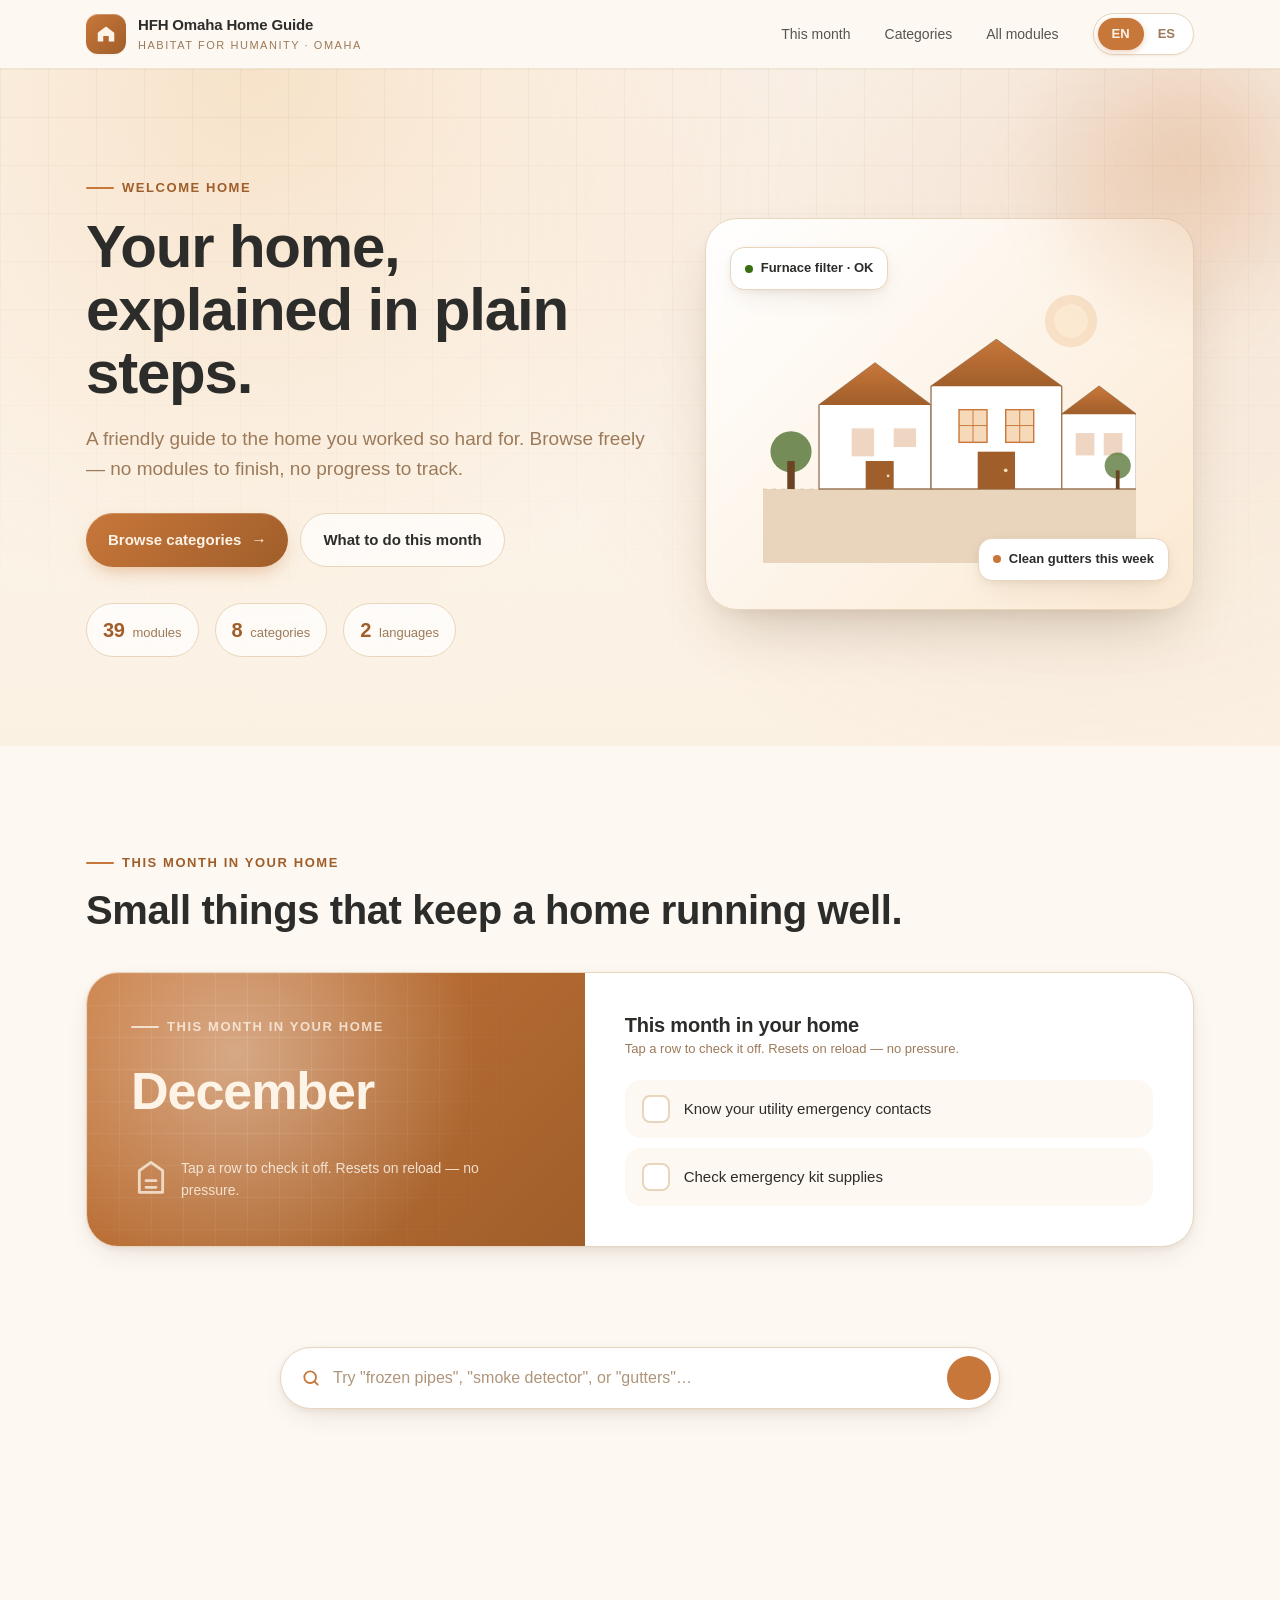
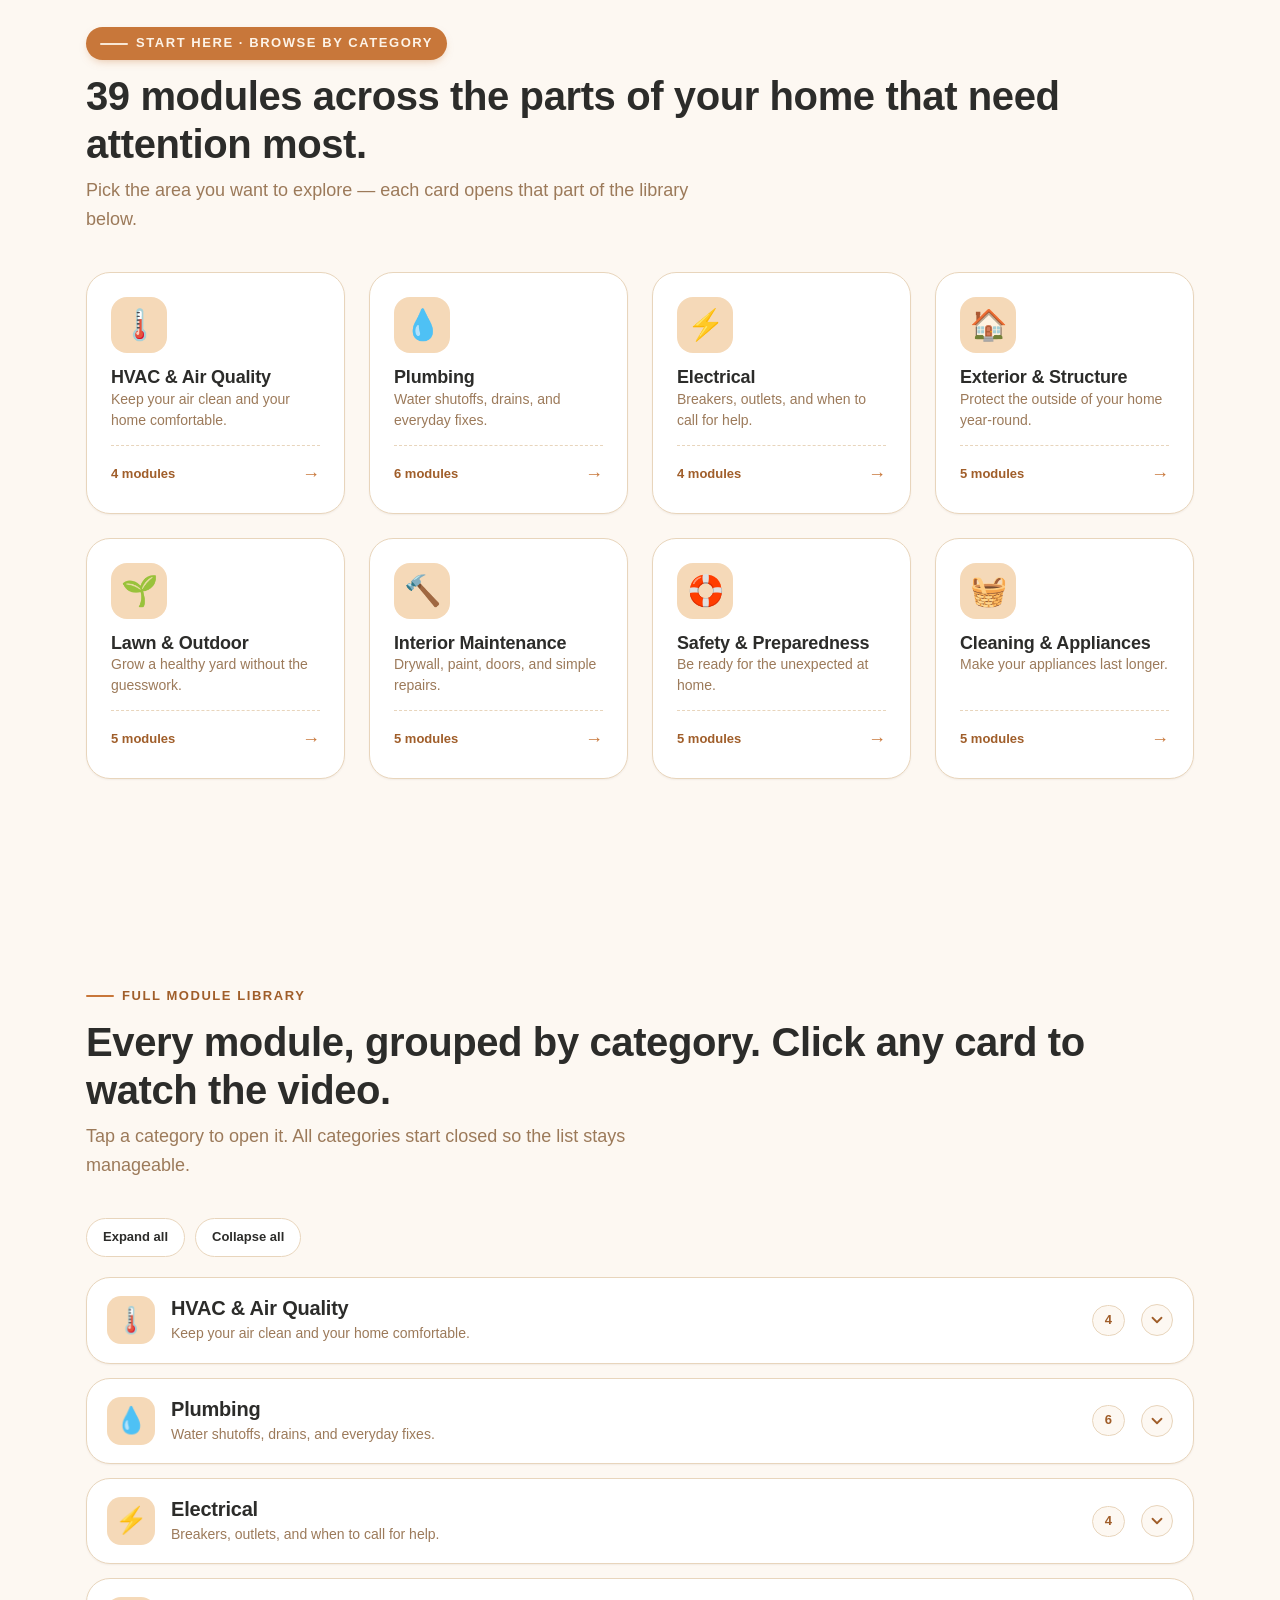
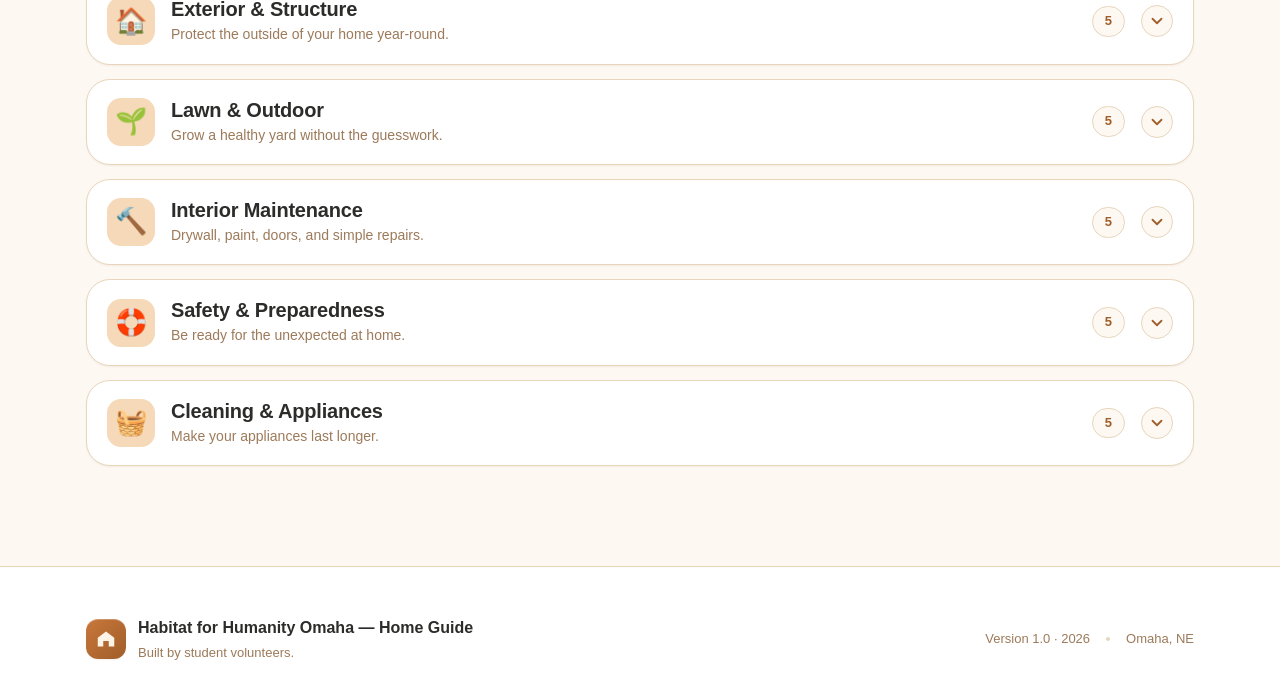
==== index.html @ 265b94b4 "collapsable" ====
<!DOCTYPE html>
<html lang="en">
<head>
  <meta charset="UTF-8" />
  <meta name="viewport" content="width=device-width, initial-scale=1" />
  <meta name="theme-color" content="#C8773A" />
  <meta name="description" content="Habitat for Humanity Omaha Home Guide — a friendly, bilingual home maintenance reference for families." />
  <title>HFH Omaha Home Guide</title>

  <link rel="stylesheet" href="styles.css" />

  <!-- Inline SVG favicon: terracotta house silhouette -->
  <link rel="icon" type="image/svg+xml" href='data:image/svg+xml;utf8,<svg xmlns="http://www.w3.org/2000/svg" viewBox="0 0 32 32"><rect width="32" height="32" rx="7" fill="%23C8773A"/><path d="M16 7 6 15v10h7v-6h6v6h7V15z" fill="%23FDF3E7"/></svg>' />
</head>
<body>

  <!-- ============ NAV ============ -->
  <header class="nav">
    <div class="container nav-inner">
      <a href="#top" class="nav-brand" aria-label="Home">
        <span class="nav-brand-mark" aria-hidden="true">
          <svg viewBox="0 0 32 32" fill="none" xmlns="http://www.w3.org/2000/svg">
            <path d="M16 5 4 14v13h8v-8h8v8h8V14z" fill="currentColor"/>
          </svg>
        </span>
        <span class="nav-brand-text">
          <span data-i18n="nav.brand">HFH Omaha Home Guide</span>
          <small>Habitat for Humanity · Omaha</small>
        </span>
      </a>

      <nav class="nav-links" aria-label="Primary">
        <a class="nav-link" href="#seasonal" data-i18n="nav.seasonal">This month</a>
        <a class="nav-link" href="#categories" data-i18n="nav.categories">Categories</a>
        <a class="nav-link" href="#library" data-i18n="nav.library">All modules</a>
      </nav>

      <button
        id="lang-toggle"
        class="lang-toggle"
        type="button"
        aria-label="Toggle language"
        data-i18n-attr="aria-label:lang.toggle.aria">
        <span class="lang-pill" data-lang="en">EN</span>
        <span class="lang-pill" data-lang="es">ES</span>
      </button>
    </div>
  </header>

  <main id="top">

    <!-- ============ HERO ============ -->
    <section class="hero">
      <div class="container hero-inner">
        <div class="hero-copy" data-reveal>
          <span class="eyebrow" data-i18n="hero.eyebrow">Welcome home</span>
          <h1>
            <span data-i18n="hero.title">Your home, explained in plain steps.</span>
          </h1>
          <p class="hero-sub" data-i18n="hero.subtitle">
            A friendly guide to the home you worked so hard for. Browse freely — no modules to finish, no progress to track.
          </p>
          <div class="hero-ctas">
            <a class="btn btn-primary" href="#categories">
              <span data-i18n="hero.cta.browse">Browse categories</span>
              <span aria-hidden="true">→</span>
            </a>
            <a class="btn btn-ghost" href="#seasonal" data-i18n="hero.cta.seasonal">What to do this month</a>
          </div>
          <div class="hero-badges">
            <span class="hero-badge"><strong id="stat-modules">39</strong><span data-i18n="hero.badge.modules">modules</span></span>
            <span class="hero-badge"><strong id="stat-categories">8</strong><span data-i18n="hero.badge.categories">categories</span></span>
            <span class="hero-badge"><strong>2</strong><span data-i18n="hero.badge.languages">languages</span></span>
          </div>
        </div>

        <div class="hero-art" data-reveal aria-hidden="true">
          <div class="hero-sticker hero-sticker--top">
            <span class="dot"></span>
            <span>Furnace filter · OK</span>
          </div>
          <div class="hero-sticker hero-sticker--bottom">
            <span class="dot"></span>
            <span>Clean gutters this week</span>
          </div>
          <div class="hero-art-scene">
            <!-- Neighborhood blueprint illustration -->
            <svg viewBox="0 0 400 320" fill="none" xmlns="http://www.w3.org/2000/svg">
              <defs>
                <linearGradient id="sky" x1="0" y1="0" x2="0" y2="1">
                  <stop offset="0%" stop-color="#FBE9D2"/>
                  <stop offset="100%" stop-color="#F5D9B8"/>
                </linearGradient>
                <linearGradient id="roof" x1="0" y1="0" x2="0" y2="1">
                  <stop offset="0%" stop-color="#C8773A"/>
                  <stop offset="100%" stop-color="#A05E2A"/>
                </linearGradient>
              </defs>

              <!-- ground -->
              <rect x="0" y="240" width="400" height="80" fill="#E8D5BC"/>
              <path d="M0 240 L400 240" stroke="#9C7A5A" stroke-opacity="0.3" stroke-dasharray="4 6"/>

              <!-- sun -->
              <circle cx="330" cy="60" r="28" fill="#F5D9B8" opacity="0.7"/>
              <circle cx="330" cy="60" r="18" fill="#FBE9D2"/>

              <!-- left house -->
              <path d="M60 150 L120 105 L180 150 L180 240 L60 240 Z" fill="#FFFFFF" stroke="#9C7A5A" stroke-width="1.5"/>
              <path d="M60 150 L120 105 L180 150 Z" fill="url(#roof)"/>
              <rect x="95" y="175" width="24" height="30" fill="#C8773A" opacity="0.3"/>
              <rect x="140" y="175" width="24" height="20" fill="#C8773A" opacity="0.3"/>
              <rect x="110" y="210" width="30" height="30" fill="#A05E2A"/>
              <circle cx="134" cy="226" r="1.5" fill="#F5D9B8"/>

              <!-- center house (hero) -->
              <path d="M180 130 L250 80 L320 130 L320 240 L180 240 Z" fill="#FFFFFF" stroke="#9C7A5A" stroke-width="1.5"/>
              <path d="M180 130 L250 80 L320 130 Z" fill="url(#roof)"/>
              <rect x="210" y="155" width="30" height="35" fill="#F5D9B8" stroke="#C8773A" stroke-width="1.5"/>
              <path d="M210 172 L240 172 M225 155 L225 190" stroke="#C8773A" stroke-width="1"/>
              <rect x="260" y="155" width="30" height="35" fill="#F5D9B8" stroke="#C8773A" stroke-width="1.5"/>
              <path d="M260 172 L290 172 M275 155 L275 190" stroke="#C8773A" stroke-width="1"/>
              <rect x="230" y="200" width="40" height="40" fill="#A05E2A"/>
              <circle cx="260" cy="220" r="2" fill="#F5D9B8"/>

              <!-- right house -->
              <path d="M320 160 L360 130 L400 160 L400 240 L320 240 Z" fill="#FFFFFF" stroke="#9C7A5A" stroke-width="1.5"/>
              <path d="M320 160 L360 130 L400 160 Z" fill="url(#roof)"/>
              <rect x="335" y="180" width="20" height="24" fill="#C8773A" opacity="0.3"/>
              <rect x="365" y="180" width="20" height="24" fill="#C8773A" opacity="0.3"/>

              <!-- tree -->
              <circle cx="30" cy="200" r="22" fill="#5C7A3C" opacity="0.85"/>
              <rect x="26" y="210" width="8" height="30" fill="#6B4423"/>

              <!-- small tree -->
              <circle cx="380" cy="215" r="14" fill="#5C7A3C" opacity="0.8"/>
              <rect x="378" y="220" width="4" height="20" fill="#6B4423"/>

              <!-- blueprint grid over top layer, subtle -->
              <rect x="0" y="0" width="400" height="320" fill="none" stroke="none"/>
            </svg>
          </div>
        </div>
      </div>
    </section>

    <!-- ============ SEASONAL ============ -->
    <section class="section" id="seasonal">
      <div class="container">
        <div class="section-head" data-reveal>
          <span class="eyebrow" data-i18n="seasonal.title">This month in your home</span>
          <h2 class="section-title" data-i18n="seasonal.subtitle">Small things that keep a home running well.</h2>
        </div>

        <div class="seasonal-card" data-reveal>
          <div class="seasonal-card-art">
            <span class="eyebrow" data-i18n="seasonal.title">This month in your home</span>
            <h3 class="seasonal-month" id="seasonal-month">April</h3>
            <div class="seasonal-card-art-foot">
              <svg class="seasonal-icon" viewBox="0 0 24 24" fill="none" stroke="currentColor" stroke-width="1.7" stroke-linecap="round" stroke-linejoin="round" aria-hidden="true">
                <path d="M12 2 L5 7 V20 H19 V7 Z"/>
                <path d="M9 13 H15 M9 17 H15"/>
              </svg>
              <span data-i18n="seasonal.hint">Tap a row to check it off. Resets on reload — no pressure.</span>
            </div>
          </div>
          <div class="seasonal-card-body">
            <div>
              <h3 data-i18n="seasonal.title">This month in your home</h3>
              <p class="seasonal-hint" data-i18n="seasonal.hint">Tap a row to check it off. Resets on reload — no pressure.</p>
            </div>
            <div class="seasonal-list" id="seasonal-list">
              <!-- populated by seasonal.js -->
            </div>
          </div>
        </div>
      </div>
    </section>

    <!-- ============ SEARCH ============ -->
    <section class="section" style="padding-top:0;">
      <div class="container">
        <div class="search-wrap" data-reveal>
          <label for="search-input" class="sr-only" data-i18n="search.label">Find something specific</label>
          <div class="search-field">
            <svg width="20" height="20" viewBox="0 0 24 24" fill="none" stroke="currentColor" stroke-width="2.2" stroke-linecap="round" stroke-linejoin="round" aria-hidden="true">
              <circle cx="11" cy="11" r="7"/>
              <path d="M20 20 L16 16"/>
            </svg>
            <input
              id="search-input"
              type="search"
              autocomplete="off"
              placeholder="Try frozen pipes, smoke detector, gutters…"
              data-i18n-attr="placeholder:search.placeholder" />
            <span class="search-count" id="search-count"></span>
            <button class="search-submit" type="button" aria-label="Search">
              <svg width="18" height="18" viewBox="0 0 24 24" fill="none" stroke="currentColor" stroke-width="2.2" stroke-linecap="round" stroke-linejoin="round" aria-hidden="true">
                <path d="M5 12 H19 M13 6 L19 12 L13 18"/>
              </svg>
            </button>
          </div>
          <div class="search-results" id="search-results" role="region" aria-live="polite"></div>
        </div>
      </div>
    </section>

    <!-- ============ CATEGORIES ============ -->
    <section class="section" id="categories">
      <div class="container">
        <div class="section-head" data-reveal>
          <span class="eyebrow eyebrow--starthere" data-i18n="categories.title">Start here · Browse by category</span>
          <h2 class="section-title" data-i18n="categories.subtitle">39 modules across the parts of your home that need attention most.</h2>
          <p class="section-subtitle" data-i18n="categories.hint">Pick the area you want to explore — each card opens that part of the library below.</p>
        </div>
        <div class="categories-grid" id="category-grid" data-reveal>
          <!-- populated by render.js -->
        </div>
      </div>
    </section>

    <!-- ============ LIBRARY ============ -->
    <section class="section" id="library">
      <div class="container">
        <div class="section-head" data-reveal>
          <span class="eyebrow" data-i18n="library.title">Full module library</span>
          <h2 class="section-title" data-i18n="library.subtitle">Every module, grouped by category. Click to preview the design.</h2>
          <p class="section-subtitle" data-i18n="library.hint">Tap a category to open it. All categories start closed so the list stays manageable.</p>
        </div>
        <div class="library-controls" data-reveal>
          <button type="button" class="library-control-btn" id="library-expand-all" data-i18n="library.expandAll">Expand all</button>
          <button type="button" class="library-control-btn" id="library-collapse-all" data-i18n="library.collapseAll">Collapse all</button>
        </div>
        <div class="library-sections" id="library-root" data-reveal>
          <!-- populated by render.js -->
        </div>
      </div>
    </section>

  </main>

  <!-- ============ FOOTER ============ -->
  <footer class="footer">
    <div class="container footer-inner">
      <div class="footer-brand">
        <span class="nav-brand-mark" aria-hidden="true">
          <svg viewBox="0 0 32 32" fill="none" xmlns="http://www.w3.org/2000/svg">
            <path d="M16 5 L4 14 V27 H12 V19 H20 V27 H28 V14 Z" fill="currentColor"/>
          </svg>
        </span>
        <div>
          <span data-i18n="footer.tag">Habitat for Humanity Omaha — Home Guide</span>
          <small data-i18n="footer.built">Built by student volunteers.</small>
        </div>
      </div>
      <div class="footer-meta">
        <span data-i18n="footer.version">Version 1.0 · 2026</span>
        <span class="footer-dot" aria-hidden="true"></span>
        <span>Omaha, NE</span>
      </div>
    </div>
  </footer>

  <!-- ============ BACK TO TOP ============ -->
  <button type="button" id="back-to-top" class="back-to-top" aria-label="Back to top" data-i18n-attr="aria-label:backtotop.aria">
    <svg width="20" height="20" viewBox="0 0 24 24" fill="none" stroke="currentColor" stroke-width="2.4" stroke-linecap="round" stroke-linejoin="round" aria-hidden="true">
      <path d="M12 19V5M5 12l7-7 7 7"/>
    </svg>
    <span class="back-to-top-label" data-i18n="backtotop.label">Top</span>
  </button>

  <!-- ============ VIDEO MODAL ============ -->
  <div id="video-modal" class="modal-overlay" aria-modal="true" role="dialog" aria-labelledby="modal-title">
    <button type="button" class="modal-backdrop" id="modal-backdrop" aria-label="Close" tabindex="-1"></button>
    <div class="modal-panel">

      <div class="modal-header">
        <div class="modal-header-text">
          <span class="eyebrow" id="modal-eyebrow"></span>
          <h2 class="modal-title" id="modal-title"></h2>
        </div>
        <button type="button" class="modal-close" id="modal-close" aria-label="Close">
          <svg width="20" height="20" viewBox="0 0 24 24" fill="none" stroke="currentColor" stroke-width="2.5" stroke-linecap="round" stroke-linejoin="round" aria-hidden="true">
            <path d="M18 6L6 18M6 6l12 12"/>
          </svg>
        </button>
      </div>

      <div class="modal-video-wrap">
        <iframe
          id="modal-iframe"
          class="modal-iframe"
          src=""
          frameborder="0"
          allow="accelerometer; autoplay; clipboard-write; encrypted-media; gyroscope; picture-in-picture; web-share"
          allowfullscreen
          title="Module video">
        </iframe>
      </div>

      <div class="modal-body">
        <p class="modal-summary" id="modal-summary"></p>
        <div id="modal-steps"></div>
      </div>

      <div class="modal-footer">
        <a id="modal-yt-link" class="btn btn-ghost modal-yt-btn" href="#" target="_blank" rel="noopener noreferrer">
          <svg width="18" height="18" viewBox="0 0 24 24" fill="currentColor" aria-hidden="true">
            <path d="M23.5 6.2a3 3 0 0 0-2.1-2.1C19.5 3.5 12 3.5 12 3.5s-7.5 0-9.4.6A3 3 0 0 0 .5 6.2C0 8.1 0 12 0 12s0 3.9.5 5.8a3 3 0 0 0 2.1 2.1c1.9.6 9.4.6 9.4.6s7.5 0 9.4-.6a3 3 0 0 0 2.1-2.1C24 15.9 24 12 24 12s0-3.9-.5-5.8zM9.8 15.5V8.5l6.3 3.5-6.3 3.5z"/>
          </svg>
          <span id="modal-yt-label">Watch on YouTube</span>
        </a>
      </div>

    </div>
  </div>

  <!-- Scripts: load data first, then helpers, then app bootstrap -->
  <script src="js/translations.js"></script>
  <script src="js/data.js"></script>
  <script src="js/language.js"></script>
  <script src="js/seasonal.js"></script>
  <script src="js/search.js"></script>
  <script src="js/render.js"></script>
  <script src="js/app.js"></script>
</body>
</html>
---- styles.css ----
/* ============================================================
   Habitat for Humanity Omaha — Home Guide
   Neighborhood Blueprint direction (spec §8)
   ------------------------------------------------------------
   Tokens → Reset → Layout → Sections
============================================================ */

:root {
  /* Palette — from spec §8 */
  --color-primary:        #C8773A;
  --color-primary-dark:   #A05E2A;
  --color-primary-light:  #F5D9B8;
  --color-bg:             #FDF8F2;
  --color-surface:        #FFFFFF;
  --color-border:         #E8D5BC;
  --color-text-primary:   #2C2C2A;
  --color-text-secondary: #9C7A5A;
  --color-text-on-primary:#FDF3E7;
  --color-success:        #3B6D11;

  /* Accents the showcase uses */
  --color-sky:            #4A6E86;
  --color-moss:           #5C7A3C;
  --color-rose:           #C45F5F;

  /* Shadows — warm, tinted */
  --shadow-sm: 0 1px 2px rgba(76, 42, 14, 0.06);
  --shadow-md: 0 10px 30px -12px rgba(76, 42, 14, 0.18), 0 2px 6px rgba(76, 42, 14, 0.06);
  --shadow-lg: 0 30px 60px -20px rgba(76, 42, 14, 0.25), 0 8px 20px -10px rgba(76, 42, 14, 0.10);

  /* Radii */
  --radius-sm: 10px;
  --radius-md: 16px;
  --radius-lg: 24px;
  --radius-xl: 32px;

  /* Type */
  --font-sans: -apple-system, BlinkMacSystemFont, "Segoe UI", Roboto, "Helvetica Neue", Arial, sans-serif;

  /* Layout */
  --container: 1180px;
  --gutter: clamp(18px, 4vw, 36px);

  /* Motion */
  --ease: cubic-bezier(0.22, 1, 0.36, 1);
}

/* ------------ Reset ------------ */
*, *::before, *::after { box-sizing: border-box; }
html { scroll-behavior: smooth; }
body {
  margin: 0;
  font-family: var(--font-sans);
  font-size: 16px;
  line-height: 1.6;
  color: var(--color-text-primary);
  background: var(--color-bg);
  -webkit-font-smoothing: antialiased;
  text-rendering: optimizeLegibility;
}
img, svg { display: block; max-width: 100%; }
button { font: inherit; cursor: pointer; border: 0; background: transparent; color: inherit; }
a { color: inherit; text-decoration: none; }
h1, h2, h3, h4, h5 { margin: 0; line-height: 1.2; font-weight: 700; letter-spacing: -0.01em; }
p { margin: 0; }
ul, ol { margin: 0; padding: 0; list-style: none; }

::selection { background: var(--color-primary-light); color: var(--color-text-primary); }

/* ------------ Shell ------------ */
.container {
  max-width: var(--container);
  margin: 0 auto;
  padding-left: var(--gutter);
  padding-right: var(--gutter);
}

.eyebrow {
  display: inline-flex;
  align-items: center;
  gap: 8px;
  font-size: 13px;
  font-weight: 600;
  letter-spacing: 0.12em;
  text-transform: uppercase;
  color: var(--color-primary-dark);
}
.eyebrow::before {
  content: "";
  display: inline-block;
  width: 28px;
  height: 2px;
  background: var(--color-primary);
  border-radius: 2px;
}

.section-title {
  font-size: clamp(28px, 4vw, 40px);
  margin-top: 12px;
  margin-bottom: 8px;
  color: var(--color-text-primary);
}
.section-subtitle {
  font-size: clamp(15px, 1.6vw, 18px);
  color: var(--color-text-secondary);
  max-width: 640px;
}

/* Reveal-on-scroll */
[data-reveal] { opacity: 0; transform: translateY(18px); transition: opacity .7s var(--ease), transform .7s var(--ease); }
[data-reveal].is-revealed { opacity: 1; transform: none; }

/* ============================================================
   Nav
============================================================ */
.nav {
  position: sticky;
  top: 0;
  z-index: 40;
  background: rgba(253, 248, 242, 0.82);
  backdrop-filter: saturate(140%) blur(12px);
  -webkit-backdrop-filter: saturate(140%) blur(12px);
  border-bottom: 1px solid rgba(232, 213, 188, 0.6);
}
.nav-inner {
  display: flex;
  align-items: center;
  gap: 20px;
  min-height: 68px;
}
.nav-brand {
  display: flex;
  align-items: center;
  gap: 12px;
  font-weight: 700;
  letter-spacing: -0.01em;
  color: var(--color-text-primary);
}
.nav-brand-mark {
  width: 40px;
  height: 40px;
  border-radius: 12px;
  background: linear-gradient(135deg, var(--color-primary) 0%, var(--color-primary-dark) 100%);
  display: grid;
  place-items: center;
  color: var(--color-text-on-primary);
  box-shadow: var(--shadow-sm), inset 0 1px 0 rgba(255,255,255,0.25);
}
.nav-brand-mark svg { width: 22px; height: 22px; }
.nav-brand-text { font-size: 15px; }
.nav-brand-text small {
  display: block;
  font-weight: 500;
  font-size: 11px;
  letter-spacing: 0.14em;
  text-transform: uppercase;
  color: var(--color-text-secondary);
}
.nav-links {
  display: none;
  margin-left: auto;
  gap: 6px;
}
.nav-link {
  padding: 8px 14px;
  border-radius: 999px;
  font-size: 14px;
  font-weight: 500;
  color: var(--color-text-primary);
  opacity: 0.8;
  transition: background .2s var(--ease), opacity .2s var(--ease);
}
.nav-link:hover { background: var(--color-primary-light); opacity: 1; }

.lang-toggle {
  margin-left: auto;
  display: inline-flex;
  align-items: center;
  padding: 4px;
  background: var(--color-surface);
  border: 1px solid var(--color-border);
  border-radius: 999px;
  box-shadow: var(--shadow-sm);
}
@media (min-width: 900px) {
  .lang-toggle { margin-left: 0; }
  .nav-links { display: inline-flex; }
}
.lang-pill {
  padding: 6px 14px;
  border-radius: 999px;
  font-size: 13px;
  font-weight: 600;
  color: var(--color-text-secondary);
  transition: color .25s var(--ease), background .25s var(--ease), transform .25s var(--ease);
}
.lang-pill.is-active {
  background: var(--color-primary);
  color: var(--color-text-on-primary);
  box-shadow: 0 2px 6px rgba(200, 119, 58, 0.35);
}

/* ============================================================
   Hero
============================================================ */
.hero {
  position: relative;
  overflow: hidden;
  padding: clamp(56px, 8vw, 110px) 0 clamp(48px, 7vw, 100px);
  background:
    radial-gradient(circle at 20% 0%, rgba(245, 217, 184, 0.7) 0%, transparent 45%),
    radial-gradient(circle at 85% 20%, rgba(200, 119, 58, 0.15) 0%, transparent 50%),
    linear-gradient(180deg, #FDF8F2 0%, #FBF1E3 100%);
}
.hero::before {
  /* blueprint grid wash */
  content: "";
  position: absolute;
  inset: 0;
  background-image:
    linear-gradient(rgba(156, 122, 90, 0.08) 1px, transparent 1px),
    linear-gradient(90deg, rgba(156, 122, 90, 0.08) 1px, transparent 1px);
  background-size: 48px 48px;
  mask-image: linear-gradient(180deg, rgba(0,0,0,0.9), rgba(0,0,0,0.2) 70%, transparent);
  pointer-events: none;
}
.hero::after {
  /* terracotta glow accent */
  content: "";
  position: absolute;
  right: -120px;
  top: -120px;
  width: 420px;
  height: 420px;
  background: radial-gradient(circle, rgba(200, 119, 58, 0.25), transparent 60%);
  filter: blur(20px);
  pointer-events: none;
}
.hero-inner {
  position: relative;
  display: grid;
  grid-template-columns: 1fr;
  gap: clamp(32px, 5vw, 56px);
  align-items: center;
}
@media (min-width: 900px) {
  .hero-inner { grid-template-columns: 1.15fr 1fr; }
}
.hero-copy h1 {
  font-size: clamp(36px, 5.5vw, 60px);
  line-height: 1.05;
  margin-top: 16px;
  letter-spacing: -0.02em;
}
.hero-copy h1 .accent {
  background: linear-gradient(135deg, var(--color-primary) 0%, var(--color-primary-dark) 100%);
  -webkit-background-clip: text;
  background-clip: text;
  color: transparent;
  display: inline-block;
}
.hero-sub {
  margin-top: 20px;
  font-size: clamp(16px, 1.6vw, 19px);
  color: var(--color-text-secondary);
  max-width: 560px;
}
.hero-ctas {
  display: flex;
  flex-wrap: wrap;
  gap: 12px;
  margin-top: 28px;
}
.hero-badges {
  display: flex;
  flex-wrap: wrap;
  gap: 16px;
  margin-top: 36px;
}
.hero-badge {
  display: inline-flex;
  align-items: baseline;
  gap: 8px;
  padding: 10px 16px;
  border-radius: 999px;
  background: rgba(255, 255, 255, 0.7);
  border: 1px solid var(--color-border);
  backdrop-filter: blur(8px);
}
.hero-badge strong {
  font-size: 20px;
  color: var(--color-primary-dark);
  letter-spacing: -0.02em;
}
.hero-badge span {
  font-size: 13px;
  color: var(--color-text-secondary);
}

/* Buttons */
.btn {
  display: inline-flex;
  align-items: center;
  gap: 10px;
  padding: 14px 22px;
  border-radius: 999px;
  font-size: 15px;
  font-weight: 600;
  transition: transform .2s var(--ease), box-shadow .2s var(--ease), background .2s var(--ease), color .2s var(--ease);
  min-height: 48px;
}
.btn:disabled { opacity: 0.4; cursor: not-allowed; }
.btn-primary {
  background: linear-gradient(135deg, var(--color-primary) 0%, var(--color-primary-dark) 100%);
  color: var(--color-text-on-primary);
  box-shadow: 0 8px 20px -8px rgba(200, 119, 58, 0.6), inset 0 1px 0 rgba(255,255,255,0.2);
}
.btn-primary:hover:not(:disabled) { transform: translateY(-2px); box-shadow: 0 14px 28px -10px rgba(200, 119, 58, 0.65); }
.btn-ghost {
  background: rgba(255,255,255,0.7);
  color: var(--color-text-primary);
  border: 1px solid var(--color-border);
}
.btn-ghost:hover:not(:disabled) { background: var(--color-primary-light); border-color: var(--color-primary); }

/* Hero illustration */
.hero-art {
  position: relative;
  aspect-ratio: 5 / 4;
  border-radius: var(--radius-xl);
  background: linear-gradient(135deg, #FFFFFF 0%, #FBE9D2 100%);
  border: 1px solid var(--color-border);
  box-shadow: var(--shadow-lg);
  overflow: hidden;
  padding: 24px;
  display: grid;
  place-items: center;
}
.hero-art-scene {
  width: 100%;
  height: 100%;
  display: grid;
  place-items: center;
}
.hero-art-scene svg { width: 85%; height: auto; }
.hero-sticker {
  position: absolute;
  padding: 10px 14px;
  border-radius: 14px;
  background: var(--color-surface);
  border: 1px solid var(--color-border);
  box-shadow: var(--shadow-md);
  font-size: 13px;
  font-weight: 600;
  color: var(--color-text-primary);
  display: flex;
  align-items: center;
  gap: 8px;
}
.hero-sticker .dot {
  width: 8px; height: 8px; border-radius: 50%;
  display: inline-block;
}
.hero-sticker--top { top: 28px; left: 24px; animation: float 6s ease-in-out infinite; }
.hero-sticker--top .dot { background: var(--color-success); }
.hero-sticker--bottom { bottom: 28px; right: 24px; animation: float 7s ease-in-out infinite reverse; }
.hero-sticker--bottom .dot { background: var(--color-primary); }
@keyframes float {
  0%, 100% { transform: translateY(0); }
  50% { transform: translateY(-8px); }
}

/* ============================================================
   Seasonal
============================================================ */
.section {
  padding: clamp(56px, 8vw, 100px) 0;
  position: relative;
}
.section-head { margin-bottom: clamp(28px, 3vw, 44px); }

.seasonal-card {
  border-radius: var(--radius-xl);
  background: var(--color-surface);
  border: 1px solid var(--color-border);
  box-shadow: var(--shadow-md);
  overflow: hidden;
  display: grid;
  grid-template-columns: 1fr;
}
@media (min-width: 800px) {
  .seasonal-card { grid-template-columns: 0.9fr 1.1fr; }
}
.seasonal-card-art {
  position: relative;
  min-height: 220px;
  background:
    radial-gradient(circle at 30% 30%, rgba(255,255,255,0.4), transparent 60%),
    linear-gradient(135deg, var(--color-primary) 0%, var(--color-primary-dark) 100%);
  color: var(--color-text-on-primary);
  padding: clamp(28px, 4vw, 44px);
  display: flex;
  flex-direction: column;
  justify-content: space-between;
  overflow: hidden;
}
.seasonal-card-art::before {
  content: "";
  position: absolute;
  inset: 0;
  background-image:
    linear-gradient(rgba(255,255,255,0.12) 1px, transparent 1px),
    linear-gradient(90deg, rgba(255,255,255,0.12) 1px, transparent 1px);
  background-size: 32px 32px;
  mask-image: radial-gradient(circle at 30% 30%, black, transparent 80%);
  pointer-events: none;
}
.seasonal-card-art > * { position: relative; }
.seasonal-month {
  font-size: clamp(34px, 5vw, 52px);
  letter-spacing: -0.02em;
  margin-top: 12px;
}
.seasonal-card-art .eyebrow { color: rgba(253, 243, 231, 0.8); }
.seasonal-card-art .eyebrow::before { background: rgba(253, 243, 231, 0.8); }
.seasonal-card-art-foot {
  display: flex;
  align-items: center;
  gap: 10px;
  font-size: 14px;
  color: rgba(253, 243, 231, 0.85);
  margin-top: 24px;
}
.seasonal-card-art svg.seasonal-icon {
  width: 40px; height: 40px;
  opacity: 0.9;
}

.seasonal-card-body {
  padding: clamp(24px, 4vw, 40px);
  display: flex;
  flex-direction: column;
  gap: 14px;
}
.seasonal-card-body h3 {
  font-size: 20px;
  margin-bottom: 2px;
}
.seasonal-hint {
  font-size: 13px;
  color: var(--color-text-secondary);
}
.seasonal-list {
  display: flex;
  flex-direction: column;
  gap: 10px;
  margin-top: 6px;
}
.seasonal-row {
  display: flex;
  align-items: center;
  gap: 14px;
  padding: 14px 16px;
  border-radius: var(--radius-md);
  background: var(--color-bg);
  border: 1px solid transparent;
  text-align: left;
  font-size: 15px;
  font-weight: 500;
  color: var(--color-text-primary);
  transition: background .2s var(--ease), border-color .2s var(--ease), transform .15s var(--ease);
  min-height: 56px;
}
.seasonal-row:hover { background: var(--color-primary-light); transform: translateX(4px); }
.seasonal-check {
  flex-shrink: 0;
  width: 28px; height: 28px;
  border-radius: 8px;
  background: var(--color-surface);
  border: 2px solid var(--color-border);
  display: grid; place-items: center;
  color: transparent;
  transition: background .2s var(--ease), border-color .2s var(--ease), color .2s var(--ease);
}
.seasonal-check svg { width: 16px; height: 16px; }
.seasonal-row.is-checked {
  background: rgba(59, 109, 17, 0.08);
  border-color: rgba(59, 109, 17, 0.3);
}
.seasonal-row.is-checked .seasonal-check {
  background: var(--color-success);
  border-color: var(--color-success);
  color: #fff;
}
.seasonal-row.is-checked .seasonal-label {
  color: var(--color-text-secondary);
  text-decoration: line-through;
  text-decoration-thickness: 1.5px;
}

/* ============================================================
   Search
============================================================ */
.search-wrap {
  position: relative;
  max-width: 720px;
  margin: 0 auto;
}
.search-field {
  display: flex;
  align-items: center;
  gap: 12px;
  background: var(--color-surface);
  border: 1px solid var(--color-border);
  border-radius: 999px;
  padding: 8px 8px 8px 20px;
  box-shadow: var(--shadow-md);
  transition: border-color .2s var(--ease), box-shadow .2s var(--ease);
}
.search-field:focus-within {
  border-color: var(--color-primary);
  box-shadow: 0 0 0 4px rgba(200, 119, 58, 0.15), var(--shadow-md);
}
.search-field svg { color: var(--color-primary); flex-shrink: 0; }
.search-field input {
  flex: 1;
  border: 0;
  outline: 0;
  background: transparent;
  font-size: 16px;
  color: var(--color-text-primary);
  min-width: 0;
  padding: 10px 0;
}
.search-field input::placeholder { color: var(--color-text-secondary); opacity: 0.8; }
.search-count {
  font-size: 13px;
  color: var(--color-text-secondary);
  padding-right: 6px;
  white-space: nowrap;
}
.search-submit {
  background: var(--color-primary);
  color: var(--color-text-on-primary);
  border-radius: 999px;
  width: 44px; height: 44px;
  display: grid; place-items: center;
  flex-shrink: 0;
  transition: background .2s var(--ease), transform .2s var(--ease);
}
.search-submit:hover { background: var(--color-primary-dark); transform: scale(1.05); }

.search-results {
  margin-top: 16px;
  background: var(--color-surface);
  border: 1px solid var(--color-border);
  border-radius: var(--radius-lg);
  box-shadow: var(--shadow-md);
  max-height: 0;
  overflow: hidden;
  opacity: 0;
  transition: max-height .3s var(--ease), opacity .3s var(--ease), margin .3s var(--ease);
}
.search-results.is-active {
  max-height: 520px;
  overflow-y: auto;
  opacity: 1;
}
.search-hit {
  display: grid;
  grid-template-columns: 48px 1fr 20px;
  gap: 14px;
  align-items: center;
  padding: 14px 18px;
  border-bottom: 1px solid var(--color-border);
  transition: background .15s var(--ease);
}
.search-hit:last-child { border-bottom: 0; }
.search-hit:hover { background: var(--color-bg); }
.search-hit-icon {
  width: 48px; height: 48px;
  border-radius: 12px;
  background: var(--color-primary-light);
  display: grid; place-items: center;
  font-size: 22px;
}
.search-hit-cat {
  display: block;
  font-size: 11px;
  font-weight: 600;
  letter-spacing: 0.1em;
  text-transform: uppercase;
  color: var(--color-primary-dark);
  margin-bottom: 2px;
}
.search-hit-title {
  display: block;
  font-size: 15px;
  font-weight: 600;
  color: var(--color-text-primary);
}
.search-hit-summary {
  display: block;
  font-size: 13px;
  color: var(--color-text-secondary);
  margin-top: 2px;
  overflow: hidden;
  text-overflow: ellipsis;
  white-space: nowrap;
}
.search-hit-arrow {
  color: var(--color-primary);
  font-size: 18px;
  transition: transform .2s var(--ease);
}
.search-hit:hover .search-hit-arrow { transform: translateX(4px); }
.search-empty {
  padding: 32px 20px;
  text-align: center;
  color: var(--color-text-secondary);
  font-size: 15px;
}

/* ============================================================
   Categories
============================================================ */
.categories-grid {
  display: grid;
  grid-template-columns: repeat(2, 1fr);
  gap: 16px;
}
@media (min-width: 700px) { .categories-grid { grid-template-columns: repeat(3, 1fr); gap: 20px; } }
@media (min-width: 1000px) { .categories-grid { grid-template-columns: repeat(4, 1fr); gap: 24px; } }

.category-card {
  position: relative;
  display: flex;
  flex-direction: column;
  gap: 14px;
  padding: 24px;
  background: var(--color-surface);
  border: 1px solid var(--color-border);
  border-radius: var(--radius-lg);
  box-shadow: var(--shadow-sm);
  transition: transform .35s var(--ease), box-shadow .35s var(--ease), border-color .35s var(--ease);
  overflow: hidden;
  isolation: isolate;
  min-height: 210px;
  animation: card-in 0.7s var(--ease) both;
  animation-delay: var(--stagger, 0ms);
}
@keyframes card-in {
  from { opacity: 0; transform: translateY(14px); }
  to { opacity: 1; transform: none; }
}
.category-card::after {
  content: "";
  position: absolute;
  inset: 0;
  background: radial-gradient(circle at 100% 0%, rgba(200, 119, 58, 0.12), transparent 55%);
  opacity: 0;
  transition: opacity .4s var(--ease);
  z-index: -1;
}
.category-card:hover {
  transform: translateY(-4px);
  box-shadow: var(--shadow-lg);
  border-color: var(--color-primary);
}
.category-card:hover::after { opacity: 1; }
.category-card-icon {
  width: 56px;
  height: 56px;
  border-radius: 16px;
  background: var(--color-primary-light);
  display: grid;
  place-items: center;
  font-size: 30px;
  transition: transform .4s var(--ease);
}
.category-card:hover .category-card-icon { transform: rotate(-6deg) scale(1.05); }
.category-card-title {
  font-size: 18px;
  color: var(--color-text-primary);
}
.category-card-blurb {
  font-size: 14px;
  color: var(--color-text-secondary);
  line-height: 1.5;
}
.category-card-foot {
  display: flex;
  justify-content: space-between;
  align-items: center;
  margin-top: auto;
  padding-top: 14px;
  border-top: 1px dashed var(--color-border);
  font-size: 13px;
  color: var(--color-text-secondary);
}
.category-card-count { font-weight: 600; color: var(--color-primary-dark); }
.category-card-arrow { font-size: 18px; color: var(--color-primary); transition: transform .2s var(--ease); }
.category-card:hover .category-card-arrow { transform: translateX(4px); }

/* ============================================================
   Sample step preview
============================================================ */
.sample-wrap {
  display: grid;
  grid-template-columns: 1fr;
  gap: 40px;
  align-items: center;
}
@media (min-width: 900px) { .sample-wrap { grid-template-columns: 1fr 1fr; } }

.phone-frame {
  position: relative;
  margin: 0 auto;
  width: 320px;
  height: 640px;
  border-radius: 44px;
  background: linear-gradient(180deg, #2C2C2A 0%, #1C1C1A 100%);
  padding: 14px;
  box-shadow: var(--shadow-lg), inset 0 0 0 2px rgba(255,255,255,0.04);
}
.phone-frame::before {
  content: "";
  position: absolute;
  top: 22px; left: 50%;
  transform: translateX(-50%);
  width: 86px; height: 22px;
  background: #0D0D0C;
  border-radius: 999px;
  z-index: 2;
}
.phone-screen {
  position: relative;
  width: 100%;
  height: 100%;
  border-radius: 32px;
  background: var(--color-bg);
  overflow: hidden;
  display: flex;
  flex-direction: column;
  padding: 44px 22px 24px;
}

.step-module-label {
  font-size: 11px;
  font-weight: 600;
  letter-spacing: 0.14em;
  text-transform: uppercase;
  color: var(--color-primary-dark);
  margin-bottom: 6px;
}
.step-module-title-row {
  font-size: 17px;
  font-weight: 700;
  margin-bottom: 14px;
  color: var(--color-text-primary);
}

.step-progress {
  display: flex;
  gap: 6px;
  margin-bottom: 18px;
}
.step-pip {
  flex: 1;
  height: 4px;
  border-radius: 999px;
  background: var(--color-border);
  transition: background .3s var(--ease);
}
.step-pip.is-past { background: var(--color-primary); }
.step-pip.is-active {
  background: var(--color-primary);
  box-shadow: 0 0 0 3px rgba(200, 119, 58, 0.2);
}

.step-illustration {
  font-size: 96px;
  text-align: center;
  line-height: 1;
  padding: 18px 0;
  border-radius: var(--radius-md);
  background: linear-gradient(135deg, var(--color-primary-light) 0%, #FFE6C7 100%);
  margin-bottom: 14px;
  animation: illust-pop 0.5s var(--ease);
}
@keyframes illust-pop {
  from { transform: scale(0.94); opacity: 0; }
  to { transform: scale(1); opacity: 1; }
}
.step-badge {
  display: inline-block;
  padding: 4px 12px;
  border-radius: 999px;
  background: var(--color-primary);
  color: var(--color-text-on-primary);
  font-size: 11px;
  font-weight: 700;
  letter-spacing: 0.08em;
  text-transform: uppercase;
  margin-bottom: 10px;
  align-self: flex-start;
}
.step-headline {
  font-size: 20px;
  line-height: 1.25;
  margin-bottom: 8px;
}
.step-body {
  font-size: 14px;
  color: var(--color-text-secondary);
  line-height: 1.55;
}
.step-tip {
  margin-top: 12px;
  padding: 12px 14px;
  background: var(--color-primary-light);
  border-radius: 12px;
  font-size: 13px;
  color: var(--color-text-primary);
  line-height: 1.5;
}
.step-tip-label {
  font-weight: 700;
  color: var(--color-primary-dark);
  text-transform: uppercase;
  letter-spacing: 0.1em;
  font-size: 10px;
  display: block;
  margin-bottom: 3px;
}

.step-nav {
  margin-top: auto;
  padding-top: 14px;
  display: flex;
  align-items: center;
  justify-content: space-between;
  gap: 8px;
}
.step-nav .btn {
  padding: 10px 14px;
  font-size: 13px;
  min-height: 40px;
}
.step-counter {
  font-size: 12px;
  color: var(--color-text-secondary);
  font-weight: 600;
}

/* ============================================================
   Library
============================================================ */
.library-sections {
  display: flex;
  flex-direction: column;
  gap: 14px;
}
.library-controls {
  display: flex;
  gap: 10px;
  margin-bottom: 20px;
  flex-wrap: wrap;
}
.library-control-btn {
  padding: 8px 16px;
  border-radius: 999px;
  background: var(--color-surface);
  border: 1px solid var(--color-border);
  color: var(--color-text-primary);
  font-size: 13px;
  font-weight: 600;
  transition: background .2s var(--ease), border-color .2s var(--ease), color .2s var(--ease);
}
.library-control-btn:hover {
  background: var(--color-primary-light);
  border-color: var(--color-primary);
  color: var(--color-primary-dark);
}
.library-section {
  background: var(--color-surface);
  border: 1px solid var(--color-border);
  border-radius: var(--radius-lg);
  box-shadow: var(--shadow-sm);
  overflow: hidden;
  scroll-margin-top: 88px;
  transition: box-shadow .25s var(--ease), border-color .25s var(--ease);
}
.library-section.is-open {
  box-shadow: var(--shadow-md);
  border-color: var(--color-primary-light);
}
.library-section-header {
  width: 100%;
  display: grid;
  grid-template-columns: auto 1fr auto auto;
  gap: 16px;
  align-items: center;
  padding: 18px 20px;
  background: transparent;
  border: 0;
  text-align: left;
  cursor: pointer;
  transition: background .2s var(--ease);
}
.library-section-header:hover { background: var(--color-bg); }
.library-section.is-open .library-section-header {
  border-bottom: 1px solid var(--color-border);
}
.library-section-text { min-width: 0; }
.library-section-icon {
  width: 48px; height: 48px;
  border-radius: 14px;
  background: var(--color-primary-light);
  display: grid; place-items: center;
  font-size: 26px;
}
.library-section-title { font-size: 20px; }
.library-section-blurb {
  font-size: 14px;
  color: var(--color-text-secondary);
  margin-top: 2px;
}
.library-section-count {
  padding: 4px 12px;
  border-radius: 999px;
  background: var(--color-bg);
  border: 1px solid var(--color-border);
  font-size: 13px;
  font-weight: 700;
  color: var(--color-primary-dark);
}
.library-section-chevron {
  width: 32px; height: 32px;
  border-radius: 50%;
  background: var(--color-bg);
  border: 1px solid var(--color-border);
  display: grid;
  place-items: center;
  color: var(--color-primary-dark);
  transition: transform .25s var(--ease), background .2s var(--ease);
}
.library-section.is-open .library-section-chevron { transform: rotate(180deg); }
.library-section-header:hover .library-section-chevron {
  background: var(--color-primary);
  color: var(--color-text-on-primary);
  border-color: var(--color-primary);
}
.library-section .module-grid {
  padding: 20px;
}
.library-section:not(.is-open) .module-grid {
  display: none;
}
.module-grid {
  display: grid;
  grid-template-columns: 1fr;
  gap: 16px;
}
@media (min-width: 600px) { .module-grid { grid-template-columns: repeat(2, 1fr); } }
@media (min-width: 1000px) { .module-grid { grid-template-columns: repeat(3, 1fr); } }

.module-card {
  position: relative;
  padding: 20px;
  background: var(--color-surface);
  border: 1px solid var(--color-border);
  border-radius: var(--radius-md);
  display: flex;
  flex-direction: column;
  gap: 10px;
  transition: transform .3s var(--ease), box-shadow .3s var(--ease), border-color .3s var(--ease);
  overflow: hidden;
}
.module-card::before {
  content: "";
  position: absolute;
  left: 0; top: 0; bottom: 0;
  width: 4px;
  background: var(--color-primary);
  transform: scaleY(0);
  transform-origin: top;
  transition: transform .3s var(--ease);
}
.module-card:hover { transform: translateY(-3px); box-shadow: var(--shadow-md); border-color: var(--color-primary); }
.module-card:hover::before { transform: scaleY(1); }
.module-card--drag-scene::before { background: var(--color-sky); }
.module-card--checklist::before { background: var(--color-moss); }
.module-card--drag-scene .module-type-dot { background: var(--color-sky); }
.module-card--checklist .module-type-dot { background: var(--color-moss); }

.module-card-type {
  display: inline-flex;
  align-items: center;
  gap: 7px;
  font-size: 11px;
  font-weight: 700;
  text-transform: uppercase;
  letter-spacing: 0.1em;
  color: var(--color-text-secondary);
}
.module-type-dot {
  width: 8px; height: 8px;
  border-radius: 50%;
  background: var(--color-primary);
}
.module-card-title { font-size: 16px; color: var(--color-text-primary); }
.module-card-summary { font-size: 14px; color: var(--color-text-secondary); line-height: 1.5; }
.module-card-meta {
  display: flex;
  justify-content: space-between;
  align-items: center;
  margin-top: auto;
  padding-top: 12px;
  border-top: 1px dashed var(--color-border);
  font-size: 12px;
}
.module-card-mins {
  font-weight: 700;
  color: var(--color-primary-dark);
}
.module-card-id {
  font-family: "SFMono-Regular", Consolas, "Liberation Mono", Menlo, monospace;
  color: var(--color-text-secondary);
  font-size: 11px;
}

/* ============================================================
   Philosophy
============================================================ */
.philosophy-grid {
  display: grid;
  grid-template-columns: 1fr;
  gap: 20px;
  margin-top: 32px;
}
@media (min-width: 700px) { .philosophy-grid { grid-template-columns: repeat(2, 1fr); } }
@media (min-width: 1000px) { .philosophy-grid { grid-template-columns: repeat(4, 1fr); } }

.philosophy-card {
  padding: 28px 24px;
  border-radius: var(--radius-lg);
  background: var(--color-surface);
  border: 1px solid var(--color-border);
  transition: transform .3s var(--ease), box-shadow .3s var(--ease);
}
.philosophy-card:hover { transform: translateY(-4px); box-shadow: var(--shadow-md); }
.philosophy-icon {
  width: 52px; height: 52px;
  border-radius: 14px;
  display: grid;
  place-items: center;
  margin-bottom: 18px;
}
.philosophy-icon svg { width: 26px; height: 26px; }
.philosophy-card:nth-child(1) .philosophy-icon { background: rgba(200, 119, 58, 0.12); color: var(--color-primary-dark); }
.philosophy-card:nth-child(2) .philosophy-icon { background: rgba(74, 110, 134, 0.12); color: var(--color-sky); }
.philosophy-card:nth-child(3) .philosophy-icon { background: rgba(92, 122, 60, 0.12); color: var(--color-moss); }
.philosophy-card:nth-child(4) .philosophy-icon { background: rgba(196, 95, 95, 0.12); color: var(--color-rose); }
.philosophy-card h3 { font-size: 18px; margin-bottom: 8px; }
.philosophy-card p { font-size: 14px; color: var(--color-text-secondary); }

/* ============================================================
   Emergency
============================================================ */
.emergency {
  background: linear-gradient(135deg, #2C2C2A 0%, #1C1C1A 100%);
  color: var(--color-text-on-primary);
  position: relative;
  overflow: hidden;
}
.emergency::before {
  content: "";
  position: absolute; inset: 0;
  background-image:
    linear-gradient(rgba(253, 243, 231, 0.05) 1px, transparent 1px),
    linear-gradient(90deg, rgba(253, 243, 231, 0.05) 1px, transparent 1px);
  background-size: 48px 48px;
  pointer-events: none;
}
.emergency .eyebrow { color: #F0A572; }
.emergency .eyebrow::before { background: #F0A572; }
.emergency .section-title { color: var(--color-text-on-primary); }
.emergency .section-subtitle { color: rgba(253, 243, 231, 0.75); }

.emergency-grid {
  display: grid;
  grid-template-columns: repeat(2, 1fr);
  gap: 14px;
  margin-top: 32px;
}
@media (min-width: 700px) { .emergency-grid { grid-template-columns: repeat(4, 1fr); gap: 18px; } }

.emergency-tile {
  position: relative;
  padding: 28px 20px;
  border-radius: var(--radius-lg);
  background: rgba(253, 243, 231, 0.06);
  border: 1px solid rgba(253, 243, 231, 0.12);
  display: flex;
  flex-direction: column;
  align-items: center;
  gap: 12px;
  min-height: 160px;
  justify-content: center;
  transition: background .2s var(--ease), border-color .2s var(--ease), transform .2s var(--ease);
}
.emergency-tile:hover {
  background: rgba(200, 119, 58, 0.15);
  border-color: var(--color-primary);
  transform: translateY(-3px);
}
.emergency-tile-icon {
  font-size: 48px;
  line-height: 1;
}
.emergency-tile-label {
  font-size: 16px;
  font-weight: 600;
  text-align: center;
  color: var(--color-text-on-primary);
}

/* ============================================================
   About
============================================================ */
.about-wrap {
  display: grid;
  grid-template-columns: 1fr;
  gap: 40px;
  align-items: center;
}
@media (min-width: 900px) { .about-wrap { grid-template-columns: 1fr 1fr; } }
.about-values {
  display: flex;
  flex-direction: column;
  gap: 14px;
  margin-top: 24px;
}
.about-value {
  display: flex;
  align-items: center;
  gap: 14px;
  padding: 16px 20px;
  border-radius: var(--radius-md);
  background: var(--color-surface);
  border: 1px solid var(--color-border);
  font-weight: 500;
}
.about-value-mark {
  width: 32px; height: 32px;
  border-radius: 10px;
  background: var(--color-success);
  color: #fff;
  display: grid; place-items: center;
  flex-shrink: 0;
}
.about-value-mark svg { width: 16px; height: 16px; }

.about-art {
  position: relative;
  border-radius: var(--radius-xl);
  overflow: hidden;
  aspect-ratio: 4 / 5;
  background: linear-gradient(160deg, #FFFFFF 0%, #F5D9B8 100%);
  border: 1px solid var(--color-border);
  box-shadow: var(--shadow-lg);
  display: grid; place-items: center;
  padding: 28px;
}
.about-art svg { width: 90%; height: auto; }
.about-art-tag {
  position: absolute;
  top: 24px; left: 24px;
  padding: 8px 14px;
  border-radius: 999px;
  background: rgba(44, 44, 42, 0.9);
  color: var(--color-text-on-primary);
  font-size: 12px;
  font-weight: 600;
  letter-spacing: 0.08em;
  text-transform: uppercase;
  backdrop-filter: blur(6px);
}

/* ============================================================
   Footer
============================================================ */
.footer {
  padding: 48px 0 36px;
  border-top: 1px solid var(--color-border);
  background: var(--color-surface);
}
.footer-inner {
  display: grid;
  grid-template-columns: 1fr;
  gap: 20px;
  align-items: center;
}
@media (min-width: 700px) {
  .footer-inner { grid-template-columns: 1fr auto; }
}
.footer-brand {
  display: flex;
  align-items: center;
  gap: 12px;
  font-weight: 700;
}
.footer-brand small {
  display: block;
  font-weight: 400;
  font-size: 13px;
  color: var(--color-text-secondary);
  margin-top: 2px;
}
.footer-meta {
  display: flex;
  gap: 16px;
  align-items: center;
  font-size: 13px;
  color: var(--color-text-secondary);
}
.footer-dot {
  width: 4px; height: 4px; border-radius: 50%;
  background: var(--color-border);
}

/* ============================================================
   Module card — button reset + play hint
============================================================ */
button.module-card {
  width: 100%;
  text-align: left;
  cursor: pointer;
}
.module-card-play {
  font-size: 12px;
  font-weight: 700;
  color: var(--color-primary);
  letter-spacing: 0.04em;
  transition: transform .2s var(--ease);
}
.module-card:hover .module-card-play { transform: translateX(3px); }

/* ============================================================
   Video Modal
============================================================ */
.modal-overlay {
  position: fixed;
  inset: 0;
  z-index: 200;
  display: flex;
  align-items: center;
  justify-content: center;
  padding: var(--gutter);
  visibility: hidden;
  opacity: 0;
  transition: opacity .3s var(--ease), visibility .3s var(--ease);
}
.modal-overlay.is-open {
  visibility: visible;
  opacity: 1;
}
.modal-backdrop {
  position: absolute;
  inset: 0;
  background: rgba(28, 28, 26, 0.72);
  backdrop-filter: blur(4px);
  -webkit-backdrop-filter: blur(4px);
  border: 0;
  cursor: default;
  width: 100%;
  height: 100%;
}
.modal-panel {
  position: relative;
  z-index: 1;
  width: 100%;
  max-width: 760px;
  max-height: 90vh;
  overflow-y: auto;
  overscroll-behavior: contain;
  background: var(--color-bg);
  border-radius: var(--radius-xl);
  box-shadow: var(--shadow-lg);
  display: flex;
  flex-direction: column;
  transform: translateY(16px);
  transition: transform .35s var(--ease);
  scrollbar-width: thin;
  scrollbar-color: var(--color-primary) transparent;
}
.modal-panel::-webkit-scrollbar {
  width: 10px;
}
.modal-panel::-webkit-scrollbar-track {
  background: transparent;
  margin: 12px 0;
}
.modal-panel::-webkit-scrollbar-thumb {
  background: var(--color-primary);
  border-radius: 999px;
  border: 2px solid var(--color-bg);
}
.modal-panel::-webkit-scrollbar-thumb:hover {
  background: var(--color-primary-dark);
}
.modal-overlay.is-open .modal-panel {
  transform: translateY(0);
}

.modal-header {
  display: flex;
  align-items: flex-start;
  justify-content: space-between;
  gap: 16px;
  padding: 24px 24px 0;
  position: sticky;
  top: 0;
  background: var(--color-bg);
  z-index: 2;
  padding-bottom: 16px;
  border-bottom: 1px solid var(--color-border);
}
.modal-header-text { flex: 1; min-width: 0; }
.modal-header-text .eyebrow { margin-bottom: 4px; }
.modal-title {
  font-size: clamp(18px, 3vw, 24px);
  color: var(--color-text-primary);
  white-space: nowrap;
  overflow: hidden;
  text-overflow: ellipsis;
}
.modal-close {
  flex-shrink: 0;
  width: 40px;
  height: 40px;
  border-radius: 999px;
  background: var(--color-surface);
  border: 1px solid var(--color-border);
  display: grid;
  place-items: center;
  color: var(--color-text-secondary);
  transition: background .2s var(--ease), color .2s var(--ease), transform .2s var(--ease);
  margin-top: 2px;
}
.modal-close:hover { background: var(--color-primary-light); color: var(--color-primary-dark); transform: scale(1.08); }

.modal-video-wrap {
  position: relative;
  width: 100%;
  padding-top: 56.25%;
  background: #000;
}
.modal-iframe {
  position: absolute;
  inset: 0;
  width: 100%;
  height: 100%;
  border: 0;
}

.modal-body {
  padding: 24px;
  display: flex;
  flex-direction: column;
  gap: 24px;
}
.modal-summary {
  font-size: 16px;
  color: var(--color-text-secondary);
  line-height: 1.6;
}

.modal-steps-heading {
  font-size: 18px;
  margin-bottom: 16px;
  color: var(--color-text-primary);
}
.modal-steps-list {
  display: flex;
  flex-direction: column;
  gap: 16px;
  list-style: none;
}
.modal-step {
  display: grid;
  grid-template-columns: 32px 1fr;
  gap: 14px;
  align-items: start;
  padding: 18px;
  background: var(--color-surface);
  border: 1px solid var(--color-border);
  border-radius: var(--radius-md);
}
.modal-step-num {
  width: 32px;
  height: 32px;
  border-radius: 50%;
  background: var(--color-primary);
  color: var(--color-text-on-primary);
  display: grid;
  place-items: center;
  font-size: 13px;
  font-weight: 700;
  flex-shrink: 0;
}
.modal-step-illustration {
  font-size: 40px;
  line-height: 1;
  margin-bottom: 10px;
}
.modal-step-headline {
  font-size: 16px;
  margin-bottom: 6px;
  color: var(--color-text-primary);
}
.modal-step-body {
  font-size: 14px;
  color: var(--color-text-secondary);
  line-height: 1.55;
}
.modal-step-tip {
  margin-top: 10px;
  padding: 10px 12px;
  background: var(--color-primary-light);
  border-radius: 10px;
  font-size: 13px;
  color: var(--color-text-primary);
}
.modal-step-tip-label {
  font-weight: 700;
  color: var(--color-primary-dark);
  text-transform: uppercase;
  letter-spacing: 0.1em;
  font-size: 10px;
  display: block;
  margin-bottom: 2px;
}

.modal-footer {
  padding: 0 24px 24px;
}
.modal-yt-btn {
  display: inline-flex;
  align-items: center;
  gap: 10px;
  color: var(--color-text-primary);
}
.modal-yt-btn svg { color: #FF0000; flex-shrink: 0; }
.modal-yt-btn:hover { border-color: #FF0000; }

/* ============================================================
   A11y helpers
============================================================ */
.sr-only {
  position: absolute;
  width: 1px; height: 1px;
  padding: 0; margin: -1px; overflow: hidden;
  clip: rect(0, 0, 0, 0); white-space: nowrap; border: 0;
}
:focus-visible {
  outline: 3px solid var(--color-primary);
  outline-offset: 2px;
  border-radius: 4px;
}
@media (prefers-reduced-motion: reduce) {
  *, *::before, *::after { animation-duration: 0.01ms !important; animation-iteration-count: 1 !important; transition-duration: 0.01ms !important; }
  html { scroll-behavior: auto; }
}

/* ============================================================
   "Start here" eyebrow variant — extra emphasis for primary CTA section
============================================================ */
.eyebrow--starthere {
  padding: 6px 14px;
  background: var(--color-primary);
  color: var(--color-text-on-primary);
  border-radius: 999px;
  box-shadow: 0 4px 10px -4px rgba(200, 119, 58, 0.5);
}
.eyebrow--starthere::before {
  background: var(--color-text-on-primary);
  opacity: 0.9;
}

/* ============================================================
   Back-to-top floating button
============================================================ */
.back-to-top {
  position: fixed;
  right: clamp(14px, 3vw, 28px);
  bottom: clamp(14px, 3vw, 28px);
  z-index: 50;
  display: inline-flex;
  align-items: center;
  gap: 8px;
  padding: 12px 18px 12px 14px;
  border-radius: 999px;
  background: var(--color-primary);
  color: var(--color-text-on-primary);
  font-size: 13px;
  font-weight: 700;
  letter-spacing: 0.04em;
  box-shadow: 0 14px 28px -10px rgba(200, 119, 58, 0.65), 0 4px 10px -4px rgba(76, 42, 14, 0.2);
  opacity: 0;
  transform: translateY(12px);
  pointer-events: none;
  transition: opacity .25s var(--ease), transform .25s var(--ease), background .2s var(--ease);
}
.back-to-top.is-visible {
  opacity: 1;
  transform: translateY(0);
  pointer-events: auto;
}
.back-to-top:hover { background: var(--color-primary-dark); }
.back-to-top svg { flex-shrink: 0; }
@media (max-width: 560px) {
  .back-to-top-label { display: none; }
  .back-to-top { padding: 12px; }
}
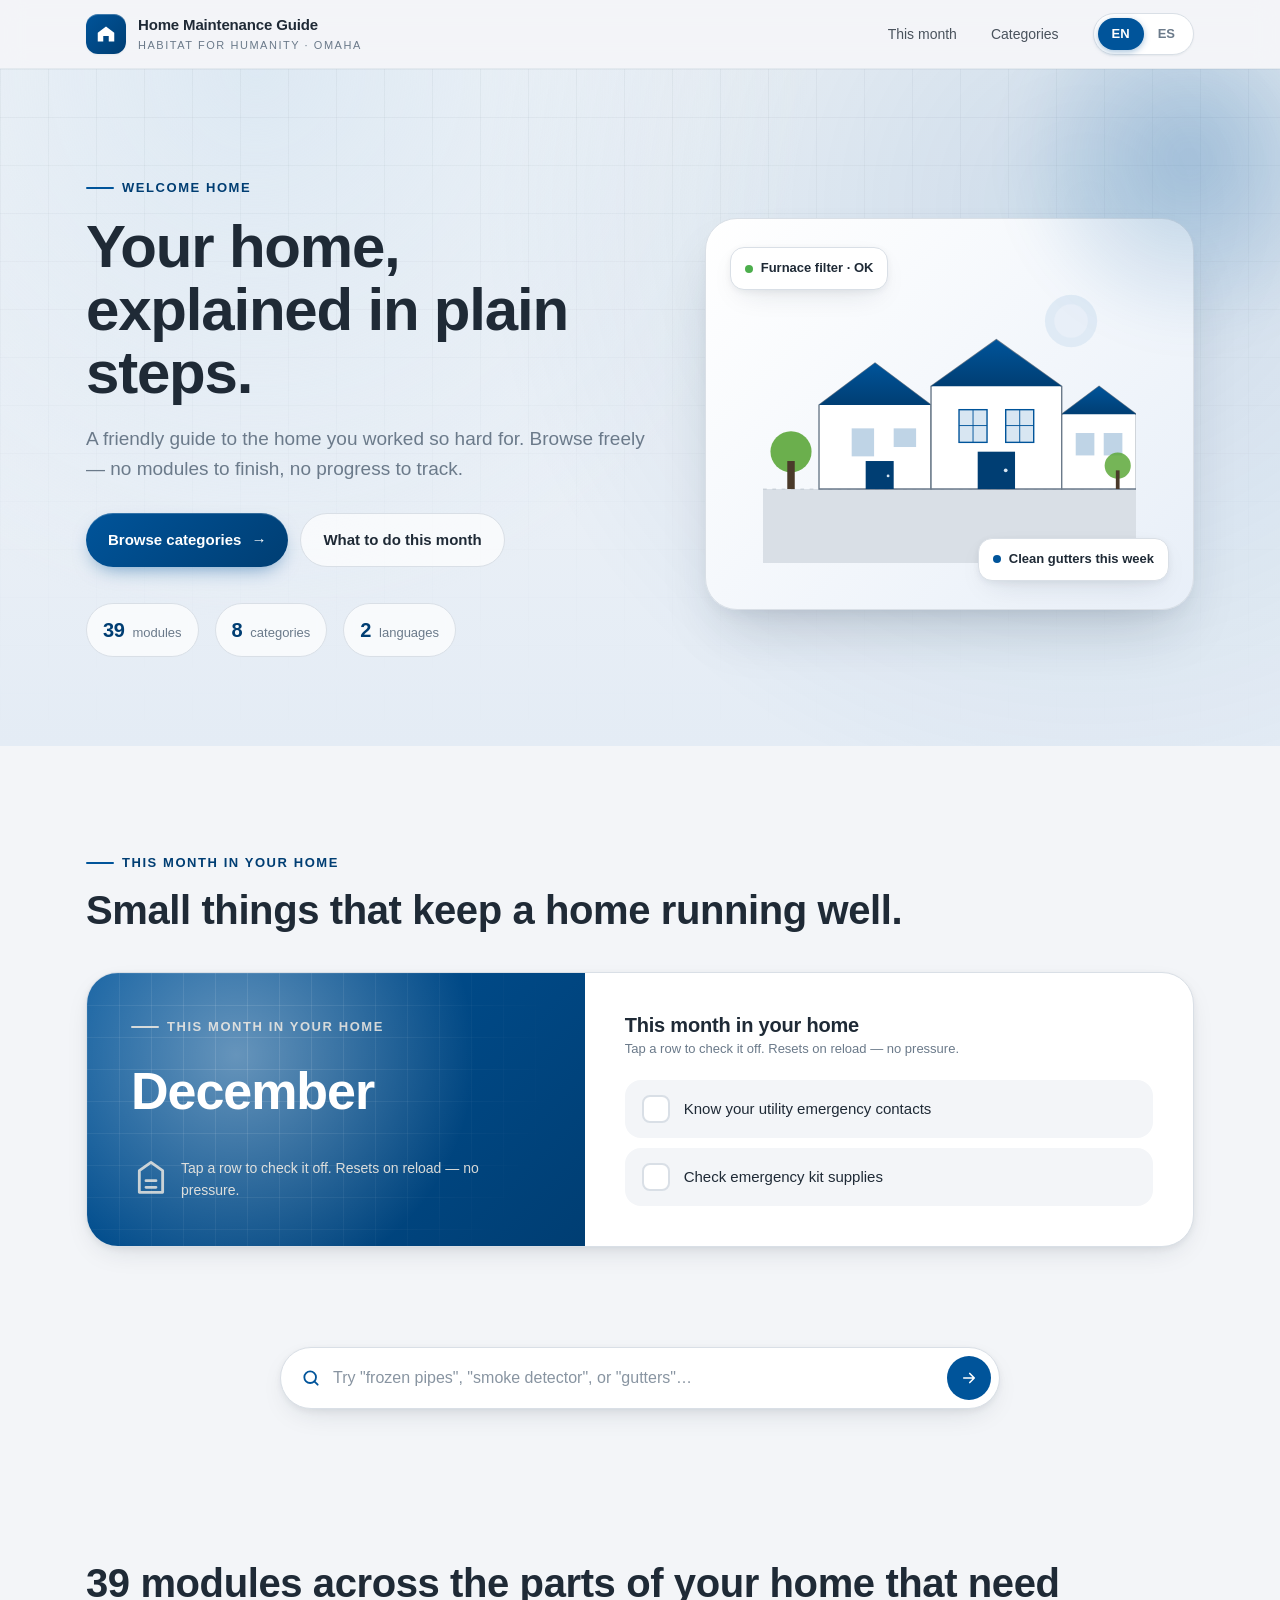
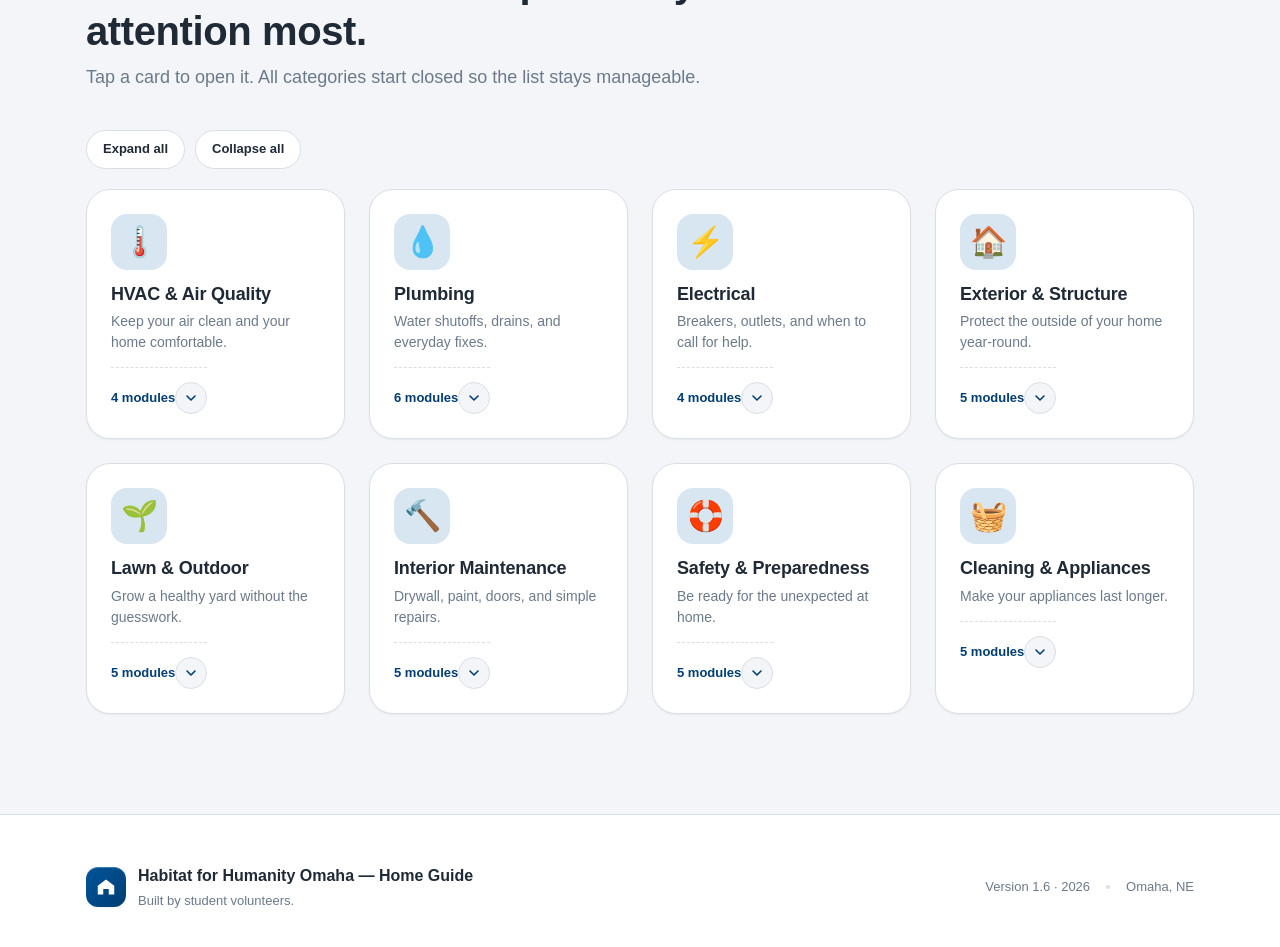
==== commit 21673e70: "blue and collapsed" ====
--- a/index.html
+++ b/index.html
@@ -3,14 +3,14 @@
 <head>
   <meta charset="UTF-8" />
   <meta name="viewport" content="width=device-width, initial-scale=1" />
-  <meta name="theme-color" content="#C8773A" />
+  <meta name="theme-color" content="#00549A" />
   <meta name="description" content="Habitat for Humanity Omaha Home Guide — a friendly, bilingual home maintenance reference for families." />
-  <title>HFH Omaha Home Guide</title>
+  <title>Home Maintenance Guide</title>
 
   <link rel="stylesheet" href="styles.css" />
 
   <!-- Inline SVG favicon: terracotta house silhouette -->
-  <link rel="icon" type="image/svg+xml" href='data:image/svg+xml;utf8,<svg xmlns="http://www.w3.org/2000/svg" viewBox="0 0 32 32"><rect width="32" height="32" rx="7" fill="%23C8773A"/><path d="M16 7 6 15v10h7v-6h6v6h7V15z" fill="%23FDF3E7"/></svg>' />
+  <link rel="icon" type="image/svg+xml" href='data:image/svg+xml;utf8,<svg xmlns="http://www.w3.org/2000/svg" viewBox="0 0 32 32"><rect width="32" height="32" rx="7" fill="%2300549A"/><path d="M16 7 6 15v10h7v-6h6v6h7V15z" fill="%23FFFFFF"/></svg>' />
 </head>
 <body>
 
@@ -24,7 +24,7 @@
           </svg>
         </span>
         <span class="nav-brand-text">
-          <span data-i18n="nav.brand">HFH Omaha Home Guide</span>
+          <span data-i18n="nav.brand">Home Maintenance Guide</span>
           <small>Habitat for Humanity · Omaha</small>
         </span>
       </a>
@@ -32,7 +32,6 @@
       <nav class="nav-links" aria-label="Primary">
         <a class="nav-link" href="#seasonal" data-i18n="nav.seasonal">This month</a>
         <a class="nav-link" href="#categories" data-i18n="nav.categories">Categories</a>
-        <a class="nav-link" href="#library" data-i18n="nav.library">All modules</a>
       </nav>
 
       <button
@@ -88,54 +87,54 @@
             <svg viewBox="0 0 400 320" fill="none" xmlns="http://www.w3.org/2000/svg">
               <defs>
                 <linearGradient id="sky" x1="0" y1="0" x2="0" y2="1">
-                  <stop offset="0%" stop-color="#FBE9D2"/>
-                  <stop offset="100%" stop-color="#F5D9B8"/>
+                  <stop offset="0%" stop-color="#E8EFF8"/>
+                  <stop offset="100%" stop-color="#D8E6F2"/>
                 </linearGradient>
                 <linearGradient id="roof" x1="0" y1="0" x2="0" y2="1">
-                  <stop offset="0%" stop-color="#C8773A"/>
-                  <stop offset="100%" stop-color="#A05E2A"/>
+                  <stop offset="0%" stop-color="#00549A"/>
+                  <stop offset="100%" stop-color="#003E73"/>
                 </linearGradient>
               </defs>
 
               <!-- ground -->
-              <rect x="0" y="240" width="400" height="80" fill="#E8D5BC"/>
-              <path d="M0 240 L400 240" stroke="#9C7A5A" stroke-opacity="0.3" stroke-dasharray="4 6"/>
+              <rect x="0" y="240" width="400" height="80" fill="#D9DFE6"/>
+              <path d="M0 240 L400 240" stroke="#6B7A8A" stroke-opacity="0.3" stroke-dasharray="4 6"/>
 
               <!-- sun -->
-              <circle cx="330" cy="60" r="28" fill="#F5D9B8" opacity="0.7"/>
-              <circle cx="330" cy="60" r="18" fill="#FBE9D2"/>
+              <circle cx="330" cy="60" r="28" fill="#D8E6F2" opacity="0.7"/>
+              <circle cx="330" cy="60" r="18" fill="#E8EFF8"/>
 
               <!-- left house -->
-              <path d="M60 150 L120 105 L180 150 L180 240 L60 240 Z" fill="#FFFFFF" stroke="#9C7A5A" stroke-width="1.5"/>
+              <path d="M60 150 L120 105 L180 150 L180 240 L60 240 Z" fill="#FFFFFF" stroke="#6B7A8A" stroke-width="1.5"/>
               <path d="M60 150 L120 105 L180 150 Z" fill="url(#roof)"/>
-              <rect x="95" y="175" width="24" height="30" fill="#C8773A" opacity="0.3"/>
-              <rect x="140" y="175" width="24" height="20" fill="#C8773A" opacity="0.3"/>
-              <rect x="110" y="210" width="30" height="30" fill="#A05E2A"/>
-              <circle cx="134" cy="226" r="1.5" fill="#F5D9B8"/>
+              <rect x="95" y="175" width="24" height="30" fill="#00549A" opacity="0.25"/>
+              <rect x="140" y="175" width="24" height="20" fill="#00549A" opacity="0.25"/>
+              <rect x="110" y="210" width="30" height="30" fill="#003E73"/>
+              <circle cx="134" cy="226" r="1.5" fill="#D8E6F2"/>
 
               <!-- center house (hero) -->
-              <path d="M180 130 L250 80 L320 130 L320 240 L180 240 Z" fill="#FFFFFF" stroke="#9C7A5A" stroke-width="1.5"/>
+              <path d="M180 130 L250 80 L320 130 L320 240 L180 240 Z" fill="#FFFFFF" stroke="#6B7A8A" stroke-width="1.5"/>
               <path d="M180 130 L250 80 L320 130 Z" fill="url(#roof)"/>
-              <rect x="210" y="155" width="30" height="35" fill="#F5D9B8" stroke="#C8773A" stroke-width="1.5"/>
-              <path d="M210 172 L240 172 M225 155 L225 190" stroke="#C8773A" stroke-width="1"/>
-              <rect x="260" y="155" width="30" height="35" fill="#F5D9B8" stroke="#C8773A" stroke-width="1.5"/>
-              <path d="M260 172 L290 172 M275 155 L275 190" stroke="#C8773A" stroke-width="1"/>
-              <rect x="230" y="200" width="40" height="40" fill="#A05E2A"/>
-              <circle cx="260" cy="220" r="2" fill="#F5D9B8"/>
+              <rect x="210" y="155" width="30" height="35" fill="#D8E6F2" stroke="#00549A" stroke-width="1.5"/>
+              <path d="M210 172 L240 172 M225 155 L225 190" stroke="#00549A" stroke-width="1"/>
+              <rect x="260" y="155" width="30" height="35" fill="#D8E6F2" stroke="#00549A" stroke-width="1.5"/>
+              <path d="M260 172 L290 172 M275 155 L275 190" stroke="#00549A" stroke-width="1"/>
+              <rect x="230" y="200" width="40" height="40" fill="#003E73"/>
+              <circle cx="260" cy="220" r="2" fill="#D8E6F2"/>
 
               <!-- right house -->
-              <path d="M320 160 L360 130 L400 160 L400 240 L320 240 Z" fill="#FFFFFF" stroke="#9C7A5A" stroke-width="1.5"/>
+              <path d="M320 160 L360 130 L400 160 L400 240 L320 240 Z" fill="#FFFFFF" stroke="#6B7A8A" stroke-width="1.5"/>
               <path d="M320 160 L360 130 L400 160 Z" fill="url(#roof)"/>
-              <rect x="335" y="180" width="20" height="24" fill="#C8773A" opacity="0.3"/>
-              <rect x="365" y="180" width="20" height="24" fill="#C8773A" opacity="0.3"/>
+              <rect x="335" y="180" width="20" height="24" fill="#00549A" opacity="0.25"/>
+              <rect x="365" y="180" width="20" height="24" fill="#00549A" opacity="0.25"/>
 
               <!-- tree -->
-              <circle cx="30" cy="200" r="22" fill="#5C7A3C" opacity="0.85"/>
-              <rect x="26" y="210" width="8" height="30" fill="#6B4423"/>
+              <circle cx="30" cy="200" r="22" fill="#5DA83A" opacity="0.9"/>
+              <rect x="26" y="210" width="8" height="30" fill="#4A3A2A"/>
 
               <!-- small tree -->
-              <circle cx="380" cy="215" r="14" fill="#5C7A3C" opacity="0.8"/>
-              <rect x="378" y="220" width="4" height="20" fill="#6B4423"/>
+              <circle cx="380" cy="215" r="14" fill="#5DA83A" opacity="0.85"/>
+              <rect x="378" y="220" width="4" height="20" fill="#4A3A2A"/>
 
               <!-- blueprint grid over top layer, subtle -->
               <rect x="0" y="0" width="400" height="320" fill="none" stroke="none"/>
@@ -179,7 +178,7 @@
     </section>
 
     <!-- ============ SEARCH ============ -->
-    <section class="section" style="padding-top:0;">
+    <section class="section section--search">
       <div class="container">
         <div class="search-wrap" data-reveal>
           <label for="search-input" class="sr-only" data-i18n="search.label">Find something specific</label>
@@ -210,29 +209,14 @@
     <section class="section" id="categories">
       <div class="container">
         <div class="section-head" data-reveal>
-          <span class="eyebrow eyebrow--starthere" data-i18n="categories.title">Start here · Browse by category</span>
           <h2 class="section-title" data-i18n="categories.subtitle">39 modules across the parts of your home that need attention most.</h2>
-          <p class="section-subtitle" data-i18n="categories.hint">Pick the area you want to explore — each card opens that part of the library below.</p>
-        </div>
-        <div class="categories-grid" id="category-grid" data-reveal>
-          <!-- populated by render.js -->
-        </div>
-      </div>
-    </section>
-
-    <!-- ============ LIBRARY ============ -->
-    <section class="section" id="library">
-      <div class="container">
-        <div class="section-head" data-reveal>
-          <span class="eyebrow" data-i18n="library.title">Full module library</span>
-          <h2 class="section-title" data-i18n="library.subtitle">Every module, grouped by category. Click to preview the design.</h2>
-          <p class="section-subtitle" data-i18n="library.hint">Tap a category to open it. All categories start closed so the list stays manageable.</p>
+          <p class="section-subtitle" data-i18n="categories.hint">Tap a card to open it. All categories start closed so the list stays manageable.</p>
         </div>
         <div class="library-controls" data-reveal>
           <button type="button" class="library-control-btn" id="library-expand-all" data-i18n="library.expandAll">Expand all</button>
           <button type="button" class="library-control-btn" id="library-collapse-all" data-i18n="library.collapseAll">Collapse all</button>
         </div>
-        <div class="library-sections" id="library-root" data-reveal>
+        <div class="categories-grid" id="category-grid" data-reveal>
           <!-- populated by render.js -->
         </div>
       </div>
@@ -255,7 +239,7 @@
         </div>
       </div>
       <div class="footer-meta">
-        <span data-i18n="footer.version">Version 1.0 · 2026</span>
+        <span data-i18n="footer.version">Version 1.6 · 2026</span>
         <span class="footer-dot" aria-hidden="true"></span>
         <span>Omaha, NE</span>
       </div>
--- a/styles.css
+++ b/styles.css
@@ -6,27 +6,27 @@
 ============================================================ */
 
 :root {
-  /* Palette — from spec §8 */
-  --color-primary:        #C8773A;
-  --color-primary-dark:   #A05E2A;
-  --color-primary-light:  #F5D9B8;
-  --color-bg:             #FDF8F2;
+  /* Palette — Habitat for Humanity blue, warm cream canvas */
+  --color-primary:        #00549A;
+  --color-primary-dark:   #003E73;
+  --color-primary-light:  #D8E6F2;
+  --color-bg:             #F3F5F8;
   --color-surface:        #FFFFFF;
-  --color-border:         #E8D5BC;
-  --color-text-primary:   #2C2C2A;
-  --color-text-secondary: #9C7A5A;
-  --color-text-on-primary:#FDF3E7;
-  --color-success:        #3B6D11;
-
-  /* Accents the showcase uses */
+  --color-border:         #D9DFE6;
+  --color-text-primary:   #1F2A36;
+  --color-text-secondary: #6B7A8A;
+  --color-text-on-primary:#FFFFFF;
+  --color-success:        #4CAE4C;
+
+  /* Accents */
   --color-sky:            #4A6E86;
-  --color-moss:           #5C7A3C;
+  --color-moss:           #5DA83A;
   --color-rose:           #C45F5F;
 
-  /* Shadows — warm, tinted */
-  --shadow-sm: 0 1px 2px rgba(76, 42, 14, 0.06);
-  --shadow-md: 0 10px 30px -12px rgba(76, 42, 14, 0.18), 0 2px 6px rgba(76, 42, 14, 0.06);
-  --shadow-lg: 0 30px 60px -20px rgba(76, 42, 14, 0.25), 0 8px 20px -10px rgba(76, 42, 14, 0.10);
+  /* Shadows — neutral, cool */
+  --shadow-sm: 0 1px 2px rgba(20, 38, 58, 0.06);
+  --shadow-md: 0 10px 30px -12px rgba(20, 38, 58, 0.18), 0 2px 6px rgba(20, 38, 58, 0.06);
+  --shadow-lg: 0 30px 60px -20px rgba(20, 38, 58, 0.22), 0 8px 20px -10px rgba(20, 38, 58, 0.10);
 
   /* Radii */
   --radius-sm: 10px;
@@ -117,10 +117,10 @@
   position: sticky;
   top: 0;
   z-index: 40;
-  background: rgba(253, 248, 242, 0.82);
+  background: rgba(243, 245, 248, 0.82);
   backdrop-filter: saturate(140%) blur(12px);
   -webkit-backdrop-filter: saturate(140%) blur(12px);
-  border-bottom: 1px solid rgba(232, 213, 188, 0.6);
+  border-bottom: 1px solid rgba(217, 223, 230, 0.6);
 }
 .nav-inner {
   display: flex;
@@ -197,7 +197,7 @@
 .lang-pill.is-active {
   background: var(--color-primary);
   color: var(--color-text-on-primary);
-  box-shadow: 0 2px 6px rgba(200, 119, 58, 0.35);
+  box-shadow: 0 2px 6px rgba(0, 84, 154, 0.35);
 }
 
 /* ============================================================
@@ -208,9 +208,9 @@
   overflow: hidden;
   padding: clamp(56px, 8vw, 110px) 0 clamp(48px, 7vw, 100px);
   background:
-    radial-gradient(circle at 20% 0%, rgba(245, 217, 184, 0.7) 0%, transparent 45%),
-    radial-gradient(circle at 85% 20%, rgba(200, 119, 58, 0.15) 0%, transparent 50%),
-    linear-gradient(180deg, #FDF8F2 0%, #FBF1E3 100%);
+    radial-gradient(circle at 20% 0%, rgba(216, 230, 242, 0.8) 0%, transparent 45%),
+    radial-gradient(circle at 85% 20%, rgba(0, 84, 154, 0.15) 0%, transparent 50%),
+    linear-gradient(180deg, #F3F5F8 0%, #E4ECF5 100%);
 }
 .hero::before {
   /* blueprint grid wash */
@@ -218,8 +218,8 @@
   position: absolute;
   inset: 0;
   background-image:
-    linear-gradient(rgba(156, 122, 90, 0.08) 1px, transparent 1px),
-    linear-gradient(90deg, rgba(156, 122, 90, 0.08) 1px, transparent 1px);
+    linear-gradient(rgba(107, 122, 138, 0.08) 1px, transparent 1px),
+    linear-gradient(90deg, rgba(107, 122, 138, 0.08) 1px, transparent 1px);
   background-size: 48px 48px;
   mask-image: linear-gradient(180deg, rgba(0,0,0,0.9), rgba(0,0,0,0.2) 70%, transparent);
   pointer-events: none;
@@ -232,7 +232,7 @@
   top: -120px;
   width: 420px;
   height: 420px;
-  background: radial-gradient(circle, rgba(200, 119, 58, 0.25), transparent 60%);
+  background: radial-gradient(circle, rgba(0, 84, 154, 0.25), transparent 60%);
   filter: blur(20px);
   pointer-events: none;
 }
@@ -313,9 +313,9 @@
 .btn-primary {
   background: linear-gradient(135deg, var(--color-primary) 0%, var(--color-primary-dark) 100%);
   color: var(--color-text-on-primary);
-  box-shadow: 0 8px 20px -8px rgba(200, 119, 58, 0.6), inset 0 1px 0 rgba(255,255,255,0.2);
-}
-.btn-primary:hover:not(:disabled) { transform: translateY(-2px); box-shadow: 0 14px 28px -10px rgba(200, 119, 58, 0.65); }
+  box-shadow: 0 8px 20px -8px rgba(0, 84, 154, 0.6), inset 0 1px 0 rgba(255,255,255,0.2);
+}
+.btn-primary:hover:not(:disabled) { transform: translateY(-2px); box-shadow: 0 14px 28px -10px rgba(0, 84, 154, 0.65); }
 .btn-ghost {
   background: rgba(255,255,255,0.7);
   color: var(--color-text-primary);
@@ -328,7 +328,7 @@
   position: relative;
   aspect-ratio: 5 / 4;
   border-radius: var(--radius-xl);
-  background: linear-gradient(135deg, #FFFFFF 0%, #FBE9D2 100%);
+  background: linear-gradient(135deg, #FFFFFF 0%, #E8EFF8 100%);
   border: 1px solid var(--color-border);
   box-shadow: var(--shadow-lg);
   overflow: hidden;
@@ -376,6 +376,10 @@
 .section {
   padding: clamp(56px, 8vw, 100px) 0;
   position: relative;
+}
+.section--search {
+  padding-top: 0;
+  padding-bottom: clamp(24px, 3vw, 36px);
 }
 .section-head { margin-bottom: clamp(28px, 3vw, 44px); }
 
@@ -519,9 +523,10 @@
 }
 .search-field:focus-within {
   border-color: var(--color-primary);
-  box-shadow: 0 0 0 4px rgba(200, 119, 58, 0.15), var(--shadow-md);
-}
-.search-field svg { color: var(--color-primary); flex-shrink: 0; }
+  box-shadow: 0 0 0 4px rgba(0, 84, 154, 0.15), var(--shadow-md);
+}
+.search-field > svg { color: var(--color-primary); flex-shrink: 0; }
+.search-submit svg { color: #ffffff; flex-shrink: 0; }
 .search-field input {
   flex: 1;
   border: 0;
@@ -551,18 +556,20 @@
 .search-submit:hover { background: var(--color-primary-dark); transform: scale(1.05); }
 
 .search-results {
-  margin-top: 16px;
   background: var(--color-surface);
-  border: 1px solid var(--color-border);
+  border: 1px solid transparent;
   border-radius: var(--radius-lg);
-  box-shadow: var(--shadow-md);
   max-height: 0;
+  margin-top: 0;
   overflow: hidden;
   opacity: 0;
   transition: max-height .3s var(--ease), opacity .3s var(--ease), margin .3s var(--ease);
 }
 .search-results.is-active {
   max-height: 520px;
+  margin-top: 16px;
+  border-color: var(--color-border);
+  box-shadow: var(--shadow-md);
   overflow-y: auto;
   opacity: 1;
 }
@@ -634,40 +641,51 @@
 
 .category-card {
   position: relative;
+  background: var(--color-surface);
+  border: 1px solid var(--color-border);
+  border-radius: var(--radius-lg);
+  box-shadow: var(--shadow-sm);
+  transition: box-shadow .35s var(--ease), border-color .35s var(--ease);
+  overflow: hidden;
+  isolation: isolate;
+  animation: card-in 0.7s var(--ease) both;
+  animation-delay: var(--stagger, 0ms);
+  scroll-margin-top: 88px;
+}
+@keyframes card-in {
+  from { opacity: 0; transform: translateY(14px); }
+  to { opacity: 1; transform: none; }
+}
+.category-card:hover {
+  box-shadow: var(--shadow-lg);
+  border-color: var(--color-primary);
+}
+.category-card.is-open {
+  grid-column: 1 / -1;
+  box-shadow: var(--shadow-md);
+  border-color: var(--color-primary-light);
+}
+
+.category-card-header {
   display: flex;
   flex-direction: column;
   gap: 14px;
   padding: 24px;
-  background: var(--color-surface);
-  border: 1px solid var(--color-border);
-  border-radius: var(--radius-lg);
-  box-shadow: var(--shadow-sm);
-  transition: transform .35s var(--ease), box-shadow .35s var(--ease), border-color .35s var(--ease);
-  overflow: hidden;
-  isolation: isolate;
+  width: 100%;
+  text-align: left;
+  background: transparent;
+  border: 0;
+  cursor: pointer;
   min-height: 210px;
-  animation: card-in 0.7s var(--ease) both;
-  animation-delay: var(--stagger, 0ms);
-}
-@keyframes card-in {
-  from { opacity: 0; transform: translateY(14px); }
-  to { opacity: 1; transform: none; }
-}
-.category-card::after {
-  content: "";
-  position: absolute;
-  inset: 0;
-  background: radial-gradient(circle at 100% 0%, rgba(200, 119, 58, 0.12), transparent 55%);
-  opacity: 0;
-  transition: opacity .4s var(--ease);
-  z-index: -1;
-}
-.category-card:hover {
-  transform: translateY(-4px);
-  box-shadow: var(--shadow-lg);
-  border-color: var(--color-primary);
-}
-.category-card:hover::after { opacity: 1; }
+  transition: background .2s var(--ease);
+}
+.category-card.is-open .category-card-header {
+  min-height: 0;
+  border-bottom: 1px solid var(--color-border);
+}
+.category-card-header:hover { background: var(--color-bg); }
+.category-card-header:hover .category-card-icon { transform: rotate(-6deg) scale(1.05); }
+
 .category-card-icon {
   width: 56px;
   height: 56px;
@@ -678,7 +696,7 @@
   font-size: 30px;
   transition: transform .4s var(--ease);
 }
-.category-card:hover .category-card-icon { transform: rotate(-6deg) scale(1.05); }
+.category-card-body { display: flex; flex-direction: column; gap: 6px; }
 .category-card-title {
   font-size: 18px;
   color: var(--color-text-primary);
@@ -699,8 +717,27 @@
   color: var(--color-text-secondary);
 }
 .category-card-count { font-weight: 600; color: var(--color-primary-dark); }
-.category-card-arrow { font-size: 18px; color: var(--color-primary); transition: transform .2s var(--ease); }
-.category-card:hover .category-card-arrow { transform: translateX(4px); }
+.category-card-chevron {
+  width: 32px; height: 32px;
+  border-radius: 50%;
+  background: var(--color-bg);
+  border: 1px solid var(--color-border);
+  display: grid;
+  place-items: center;
+  color: var(--color-primary-dark);
+  transition: transform .25s var(--ease), background .2s var(--ease), color .2s var(--ease), border-color .2s var(--ease);
+}
+.category-card.is-open .category-card-chevron { transform: rotate(180deg); }
+.category-card-header:hover .category-card-chevron {
+  background: var(--color-primary);
+  color: var(--color-text-on-primary);
+  border-color: var(--color-primary);
+}
+
+.category-card-panel {
+  padding: 20px;
+}
+.category-card:not(.is-open) .category-card-panel { display: none; }
 
 /* ============================================================
    Sample step preview
@@ -775,7 +812,7 @@
 .step-pip.is-past { background: var(--color-primary); }
 .step-pip.is-active {
   background: var(--color-primary);
-  box-shadow: 0 0 0 3px rgba(200, 119, 58, 0.2);
+  box-shadow: 0 0 0 3px rgba(0, 84, 154, 0.2);
 }
 
 .step-illustration {
@@ -784,7 +821,7 @@
   line-height: 1;
   padding: 18px 0;
   border-radius: var(--radius-md);
-  background: linear-gradient(135deg, var(--color-primary-light) 0%, #FFE6C7 100%);
+  background: linear-gradient(135deg, var(--color-primary-light) 0%, #EAF1FA 100%);
   margin-bottom: 14px;
   animation: illust-pop 0.5s var(--ease);
 }
@@ -854,13 +891,8 @@
 }
 
 /* ============================================================
-   Library
-============================================================ */
-.library-sections {
-  display: flex;
-  flex-direction: column;
-  gap: 14px;
-}
+   Library controls (used by the expand/collapse all buttons)
+============================================================ */
 .library-controls {
   display: flex;
   gap: 10px;
@@ -882,81 +914,7 @@
   border-color: var(--color-primary);
   color: var(--color-primary-dark);
 }
-.library-section {
-  background: var(--color-surface);
-  border: 1px solid var(--color-border);
-  border-radius: var(--radius-lg);
-  box-shadow: var(--shadow-sm);
-  overflow: hidden;
-  scroll-margin-top: 88px;
-  transition: box-shadow .25s var(--ease), border-color .25s var(--ease);
-}
-.library-section.is-open {
-  box-shadow: var(--shadow-md);
-  border-color: var(--color-primary-light);
-}
-.library-section-header {
-  width: 100%;
-  display: grid;
-  grid-template-columns: auto 1fr auto auto;
-  gap: 16px;
-  align-items: center;
-  padding: 18px 20px;
-  background: transparent;
-  border: 0;
-  text-align: left;
-  cursor: pointer;
-  transition: background .2s var(--ease);
-}
-.library-section-header:hover { background: var(--color-bg); }
-.library-section.is-open .library-section-header {
-  border-bottom: 1px solid var(--color-border);
-}
-.library-section-text { min-width: 0; }
-.library-section-icon {
-  width: 48px; height: 48px;
-  border-radius: 14px;
-  background: var(--color-primary-light);
-  display: grid; place-items: center;
-  font-size: 26px;
-}
-.library-section-title { font-size: 20px; }
-.library-section-blurb {
-  font-size: 14px;
-  color: var(--color-text-secondary);
-  margin-top: 2px;
-}
-.library-section-count {
-  padding: 4px 12px;
-  border-radius: 999px;
-  background: var(--color-bg);
-  border: 1px solid var(--color-border);
-  font-size: 13px;
-  font-weight: 700;
-  color: var(--color-primary-dark);
-}
-.library-section-chevron {
-  width: 32px; height: 32px;
-  border-radius: 50%;
-  background: var(--color-bg);
-  border: 1px solid var(--color-border);
-  display: grid;
-  place-items: center;
-  color: var(--color-primary-dark);
-  transition: transform .25s var(--ease), background .2s var(--ease);
-}
-.library-section.is-open .library-section-chevron { transform: rotate(180deg); }
-.library-section-header:hover .library-section-chevron {
-  background: var(--color-primary);
-  color: var(--color-text-on-primary);
-  border-color: var(--color-primary);
-}
-.library-section .module-grid {
-  padding: 20px;
-}
-.library-section:not(.is-open) .module-grid {
-  display: none;
-}
+
 .module-grid {
   display: grid;
   grid-template-columns: 1fr;
@@ -1058,7 +1016,7 @@
   margin-bottom: 18px;
 }
 .philosophy-icon svg { width: 26px; height: 26px; }
-.philosophy-card:nth-child(1) .philosophy-icon { background: rgba(200, 119, 58, 0.12); color: var(--color-primary-dark); }
+.philosophy-card:nth-child(1) .philosophy-icon { background: rgba(0, 84, 154, 0.12); color: var(--color-primary-dark); }
 .philosophy-card:nth-child(2) .philosophy-icon { background: rgba(74, 110, 134, 0.12); color: var(--color-sky); }
 .philosophy-card:nth-child(3) .philosophy-icon { background: rgba(92, 122, 60, 0.12); color: var(--color-moss); }
 .philosophy-card:nth-child(4) .philosophy-icon { background: rgba(196, 95, 95, 0.12); color: var(--color-rose); }
@@ -1083,8 +1041,8 @@
   background-size: 48px 48px;
   pointer-events: none;
 }
-.emergency .eyebrow { color: #F0A572; }
-.emergency .eyebrow::before { background: #F0A572; }
+.emergency .eyebrow { color: #7FB1E3; }
+.emergency .eyebrow::before { background: #7FB1E3; }
 .emergency .section-title { color: var(--color-text-on-primary); }
 .emergency .section-subtitle { color: rgba(253, 243, 231, 0.75); }
 
@@ -1111,7 +1069,7 @@
   transition: background .2s var(--ease), border-color .2s var(--ease), transform .2s var(--ease);
 }
 .emergency-tile:hover {
-  background: rgba(200, 119, 58, 0.15);
+  background: rgba(0, 84, 154, 0.15);
   border-color: var(--color-primary);
   transform: translateY(-3px);
 }
@@ -1167,7 +1125,7 @@
   border-radius: var(--radius-xl);
   overflow: hidden;
   aspect-ratio: 4 / 5;
-  background: linear-gradient(160deg, #FFFFFF 0%, #F5D9B8 100%);
+  background: linear-gradient(160deg, #FFFFFF 0%, #D8E6F2 100%);
   border: 1px solid var(--color-border);
   box-shadow: var(--shadow-lg);
   display: grid; place-items: center;
@@ -1475,21 +1433,6 @@
 }
 
 /* ============================================================
-   "Start here" eyebrow variant — extra emphasis for primary CTA section
-============================================================ */
-.eyebrow--starthere {
-  padding: 6px 14px;
-  background: var(--color-primary);
-  color: var(--color-text-on-primary);
-  border-radius: 999px;
-  box-shadow: 0 4px 10px -4px rgba(200, 119, 58, 0.5);
-}
-.eyebrow--starthere::before {
-  background: var(--color-text-on-primary);
-  opacity: 0.9;
-}
-
-/* ============================================================
    Back-to-top floating button
 ============================================================ */
 .back-to-top {
@@ -1507,7 +1450,7 @@
   font-size: 13px;
   font-weight: 700;
   letter-spacing: 0.04em;
-  box-shadow: 0 14px 28px -10px rgba(200, 119, 58, 0.65), 0 4px 10px -4px rgba(76, 42, 14, 0.2);
+  box-shadow: 0 14px 28px -10px rgba(0, 84, 154, 0.65), 0 4px 10px -4px rgba(20, 38, 58, 0.2);
   opacity: 0;
   transform: translateY(12px);
   pointer-events: none;
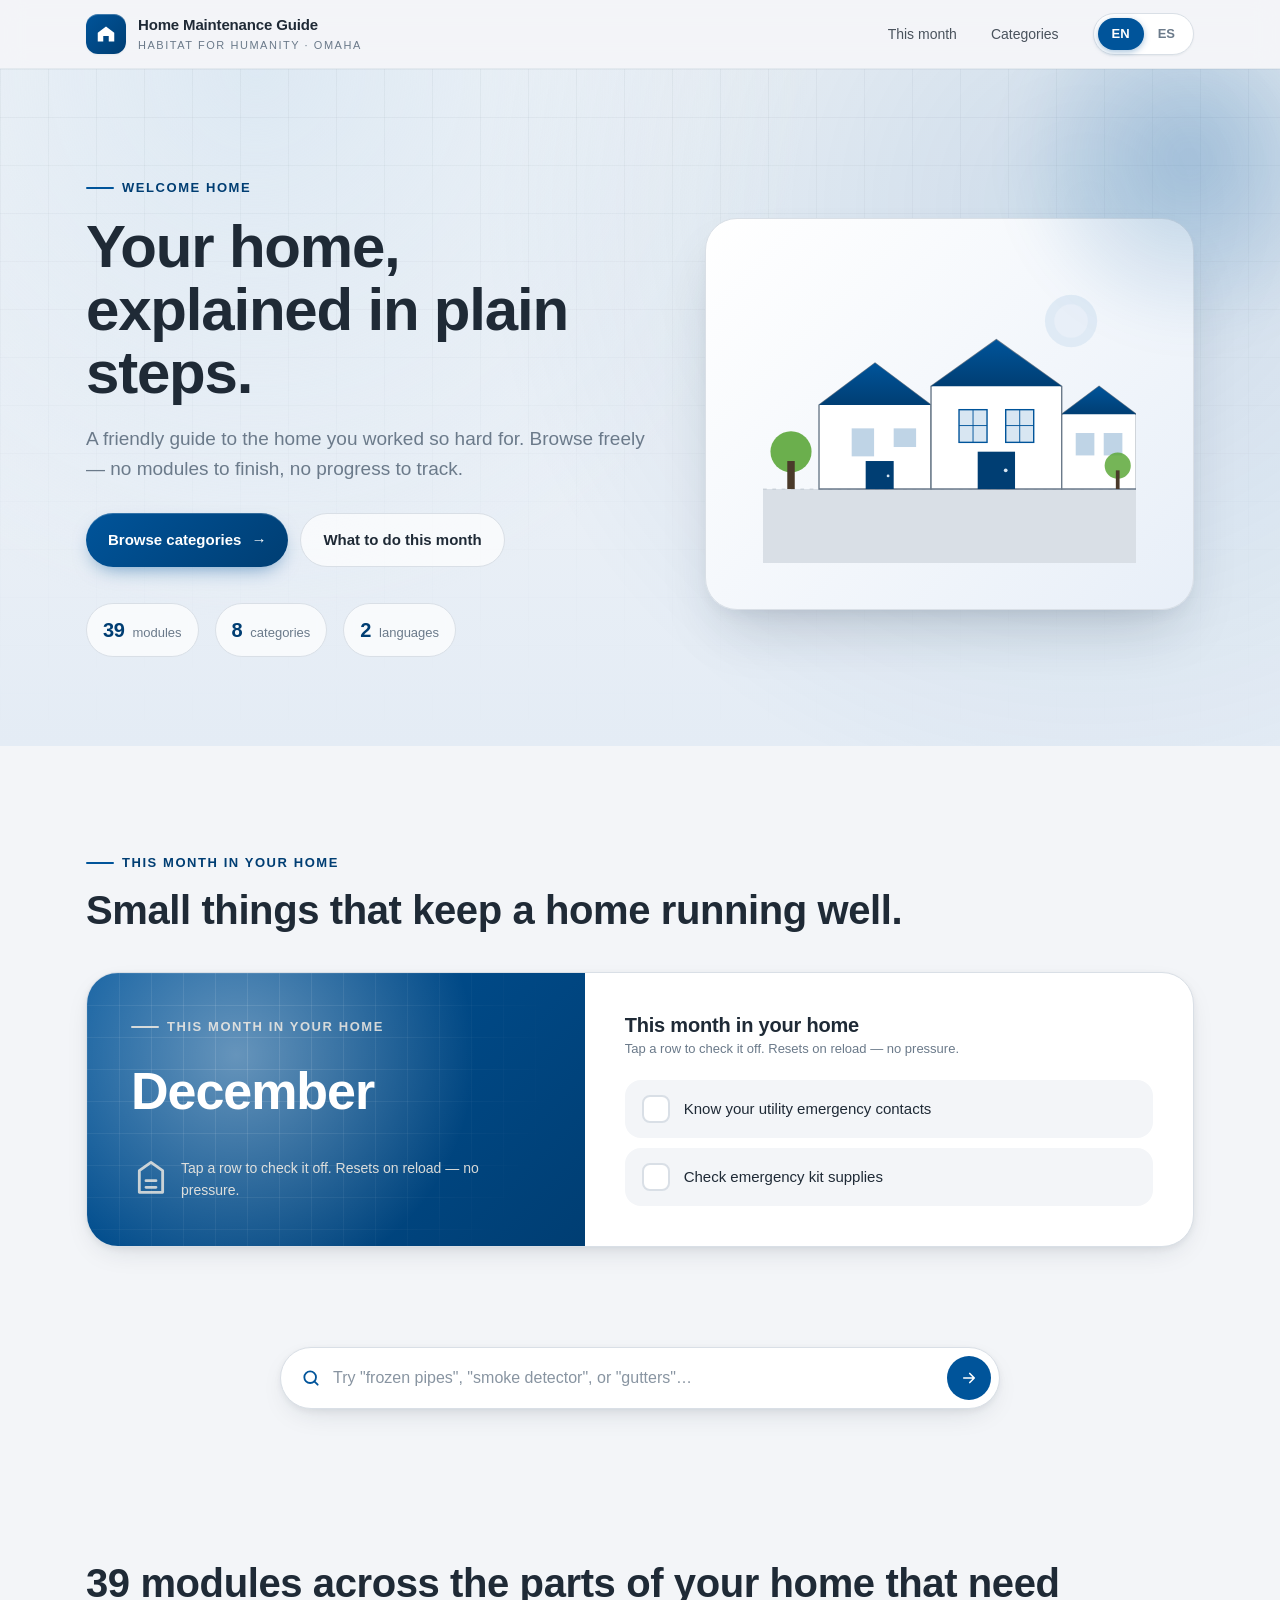
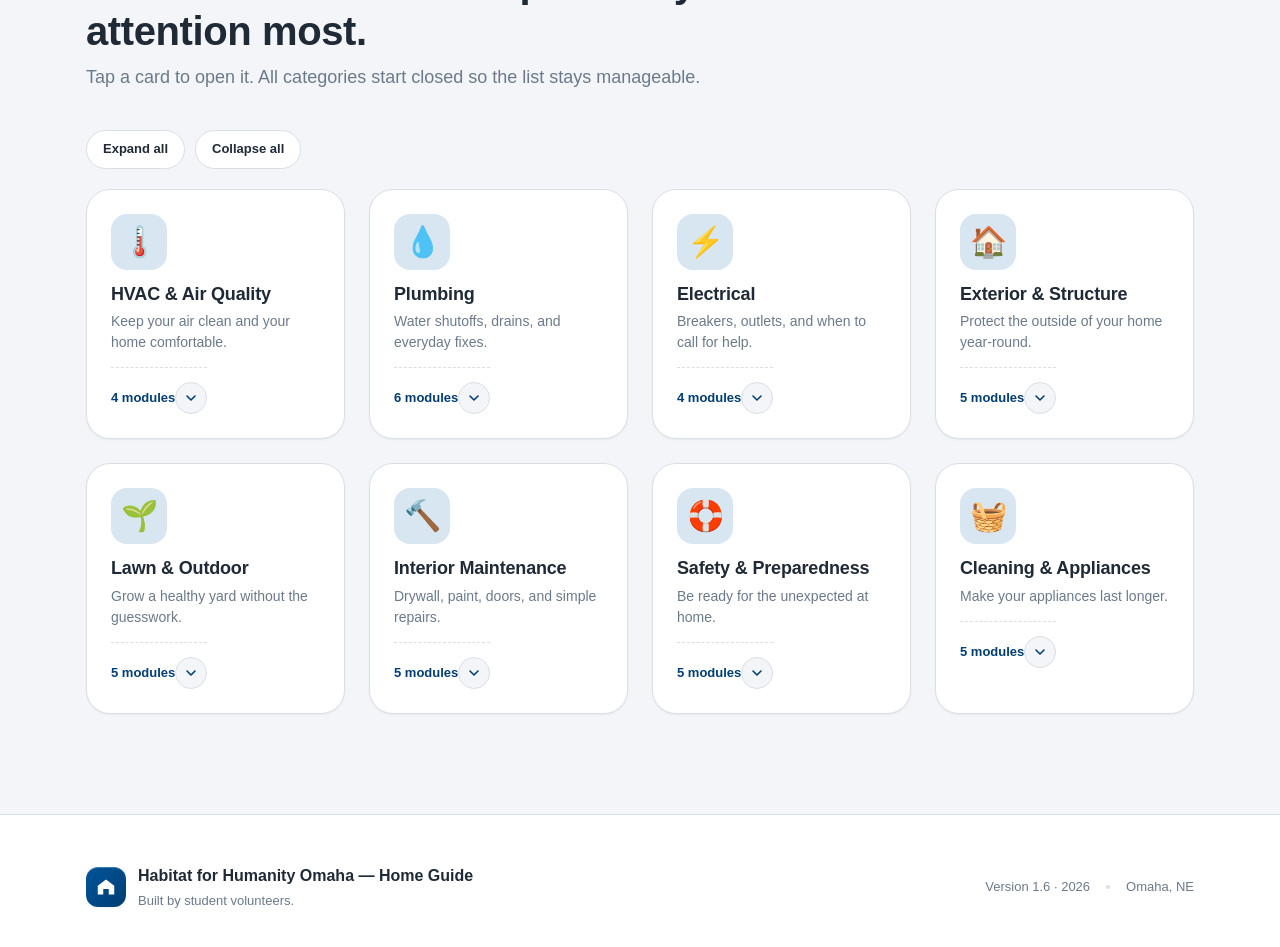
==== commit 04424862: "error fix maybe" ====
--- a/index.html
+++ b/index.html
@@ -74,15 +74,7 @@
         </div>
 
         <div class="hero-art" data-reveal aria-hidden="true">
-          <div class="hero-sticker hero-sticker--top">
-            <span class="dot"></span>
-            <span>Furnace filter · OK</span>
-          </div>
-          <div class="hero-sticker hero-sticker--bottom">
-            <span class="dot"></span>
-            <span>Clean gutters this week</span>
-          </div>
-          <div class="hero-art-scene">
+<div class="hero-art-scene">
             <!-- Neighborhood blueprint illustration -->
             <svg viewBox="0 0 400 320" fill="none" xmlns="http://www.w3.org/2000/svg">
               <defs>
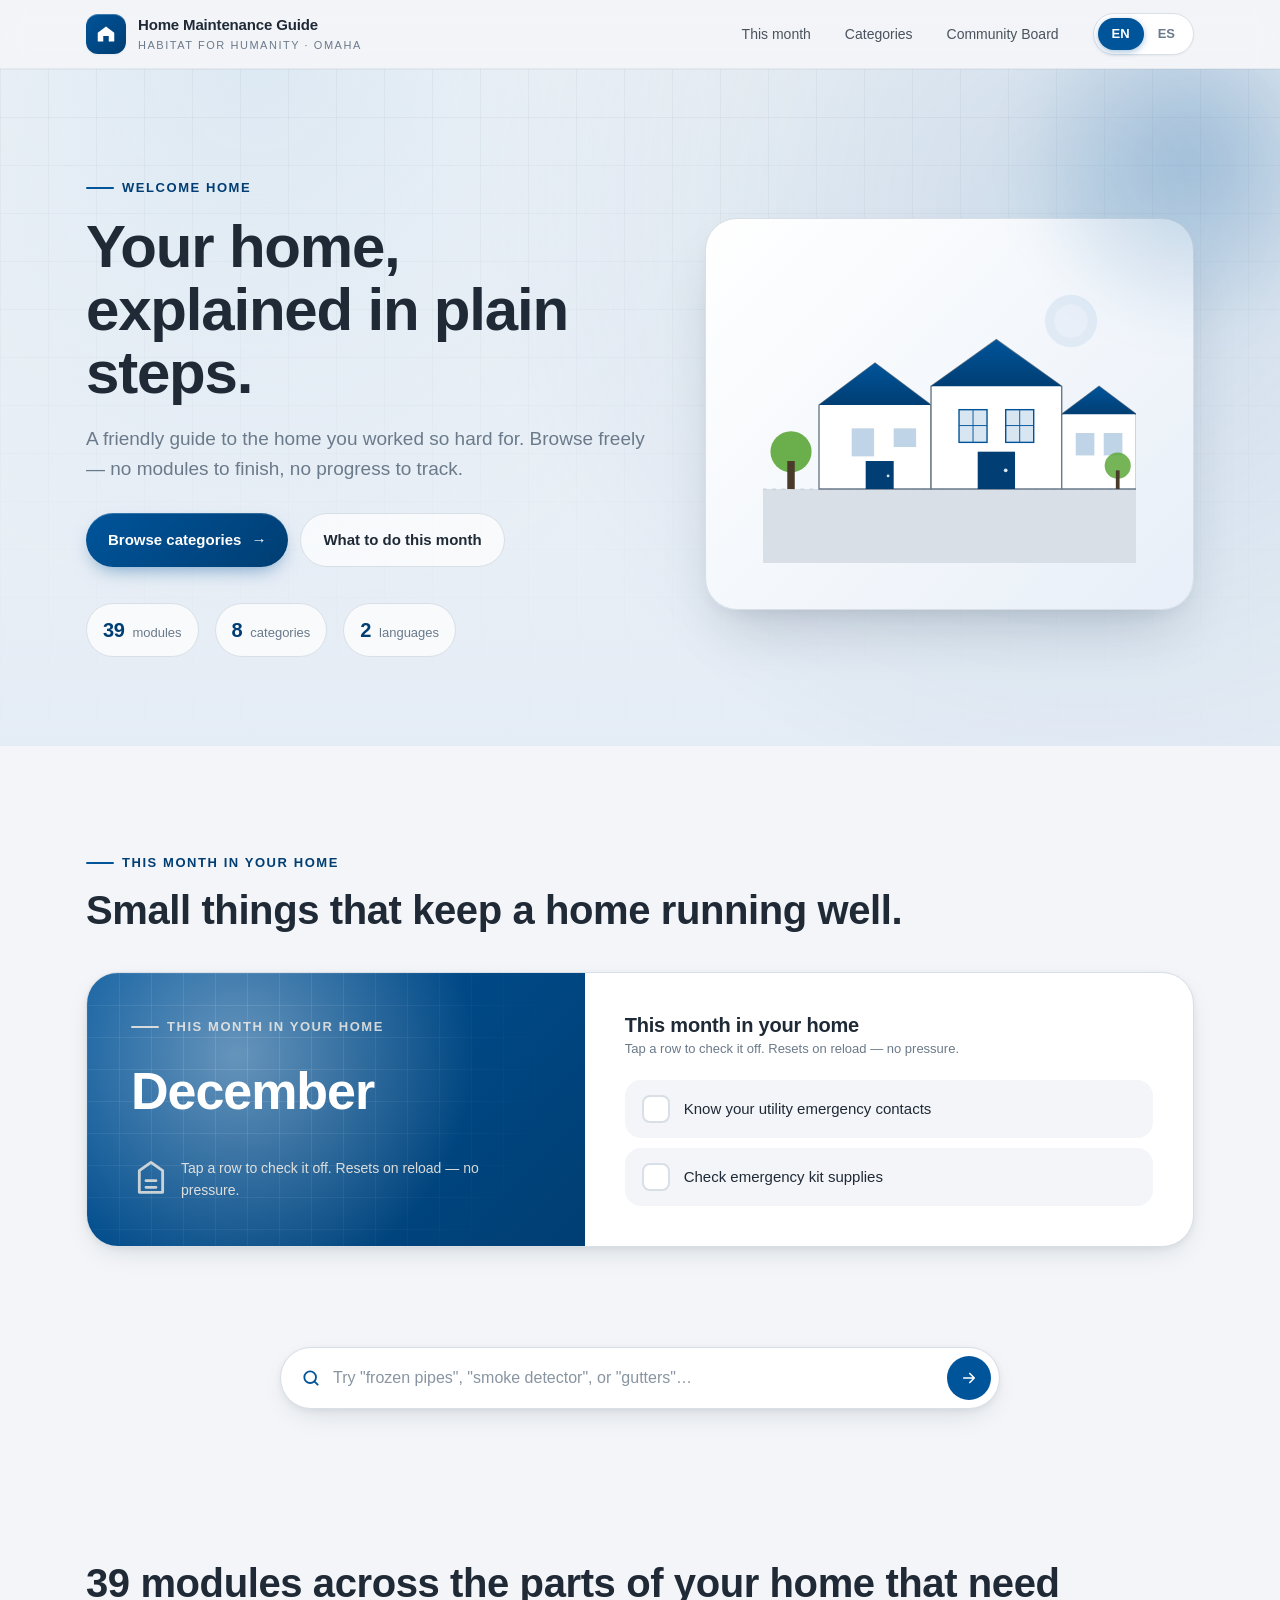
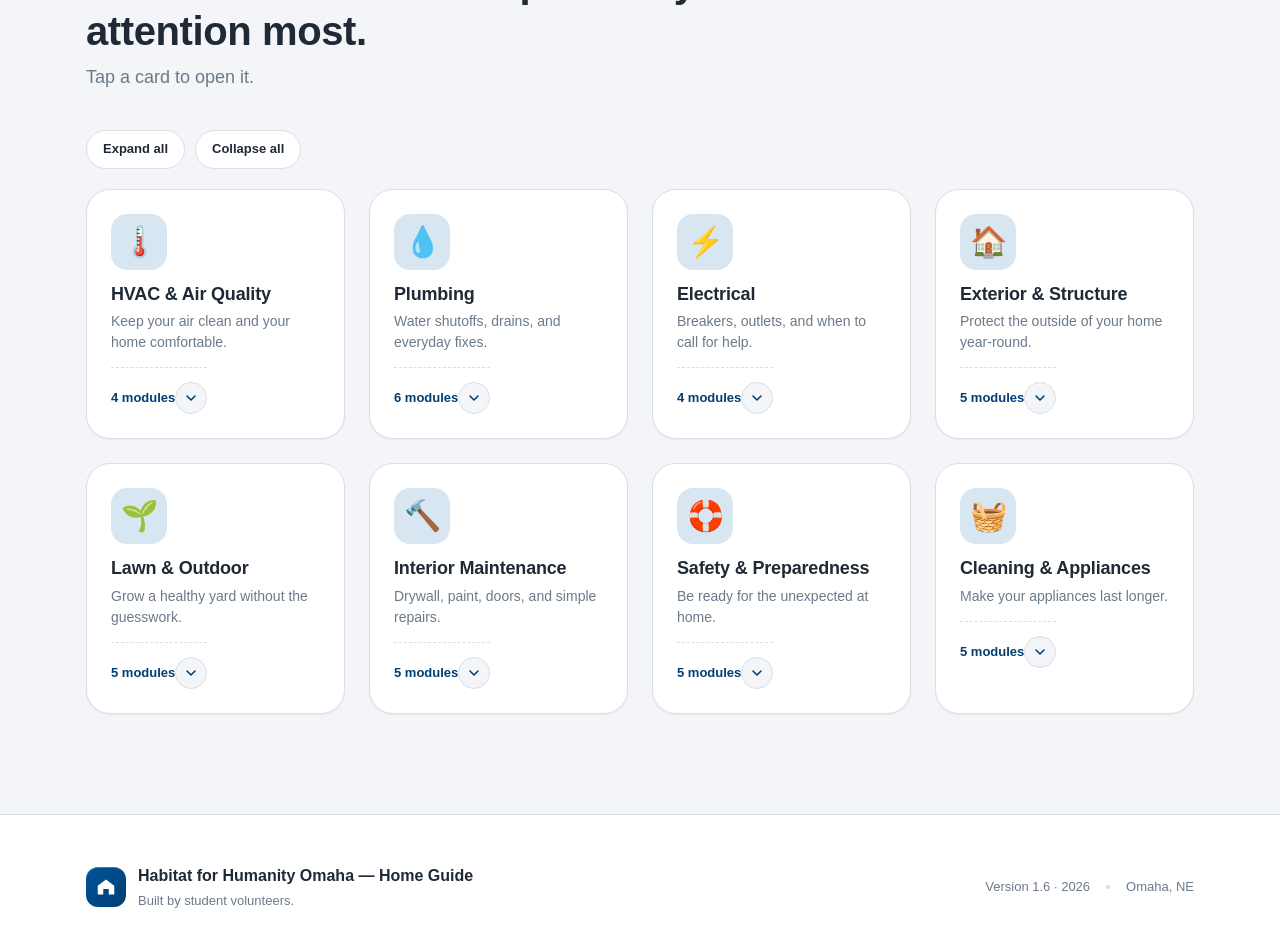
==== commit 644a1c50: "i think working community board" ====
--- a/index.html
+++ b/index.html
@@ -32,6 +32,7 @@
       <nav class="nav-links" aria-label="Primary">
         <a class="nav-link" href="#seasonal" data-i18n="nav.seasonal">This month</a>
         <a class="nav-link" href="#categories" data-i18n="nav.categories">Categories</a>
+        <a class="nav-link" href="community.html" data-i18n="nav.community">Community Board</a>
       </nav>
 
       <button
@@ -202,7 +203,7 @@
       <div class="container">
         <div class="section-head" data-reveal>
           <h2 class="section-title" data-i18n="categories.subtitle">39 modules across the parts of your home that need attention most.</h2>
-          <p class="section-subtitle" data-i18n="categories.hint">Tap a card to open it. All categories start closed so the list stays manageable.</p>
+          <p class="section-subtitle" data-i18n="categories.hint">Tap a card to open it.</p>
         </div>
         <div class="library-controls" data-reveal>
           <button type="button" class="library-control-btn" id="library-expand-all" data-i18n="library.expandAll">Expand all</button>
--- a/styles.css
+++ b/styles.css
@@ -1467,3 +1467,277 @@
   .back-to-top-label { display: none; }
   .back-to-top { padding: 12px; }
 }
+
+/* ============================================================
+   COMMUNITY BOARD — community.html
+   ============================================================ */
+
+/* Active nav link (current page) */
+.nav-link--active {
+  background: var(--color-primary-light);
+  color: var(--color-primary-dark) !important;
+  opacity: 1 !important;
+}
+
+/* ── Hero ──────────────────────────────────────────────────── */
+.community-hero {
+  background: var(--color-primary-light);
+  border-bottom: 1px solid var(--color-border);
+  padding: clamp(40px, 6vw, 80px) 0;
+}
+.community-hero-inner {
+  display: flex;
+  flex-direction: column;
+  align-items: flex-start;
+  gap: 16px;
+}
+.community-hero h1 {
+  font-size: clamp(26px, 4vw, 40px);
+  font-weight: 700;
+  line-height: 1.2;
+  letter-spacing: -0.01em;
+  color: var(--color-text-primary);
+  margin: 0;
+}
+.community-hero-sub {
+  font-size: clamp(15px, 1.6vw, 17px);
+  color: var(--color-text-secondary);
+  max-width: 560px;
+  margin: 0;
+}
+
+/* ── Board section ─────────────────────────────────────────── */
+.community-board-section {
+  padding-top: 36px;
+  padding-bottom: 80px;
+}
+
+/* ── Filter bar ────────────────────────────────────────────── */
+.community-filters {
+  display: flex;
+  flex-wrap: wrap;
+  gap: 8px;
+  margin-bottom: 28px;
+}
+.community-filter-btn {
+  display: inline-flex;
+  align-items: center;
+  gap: 6px;
+  padding: 8px 16px;
+  border-radius: 999px;
+  border: 1.5px solid var(--color-border);
+  background: var(--color-surface);
+  color: var(--color-text-secondary);
+  font-size: 13px;
+  font-weight: 600;
+  cursor: pointer;
+  transition: background .18s var(--ease), color .18s var(--ease), border-color .18s var(--ease);
+}
+.community-filter-btn:hover {
+  border-color: var(--color-primary);
+  color: var(--color-primary);
+}
+/* All — active */
+.community-filter-btn.is-active {
+  background: var(--color-primary);
+  border-color: var(--color-primary);
+  color: var(--color-text-on-primary);
+}
+/* Category-specific active states */
+.community-filter-btn--event.is-active {
+  background: var(--color-primary);
+  border-color: var(--color-primary);
+  color: #fff;
+}
+.community-filter-btn--job.is-active {
+  background: var(--color-moss);
+  border-color: var(--color-moss);
+  color: #fff;
+}
+.community-filter-btn--sport.is-active {
+  background: var(--color-sky);
+  border-color: var(--color-sky);
+  color: #fff;
+}
+.community-filter-btn--announcement.is-active {
+  background: var(--color-rose);
+  border-color: var(--color-rose);
+  color: #fff;
+}
+.community-filter-count {
+  display: inline-flex;
+  align-items: center;
+  justify-content: center;
+  min-width: 18px;
+  height: 18px;
+  padding: 0 4px;
+  border-radius: 999px;
+  background: rgba(0,0,0,.08);
+  font-size: 11px;
+  font-weight: 700;
+}
+.community-filter-btn.is-active .community-filter-count {
+  background: rgba(255,255,255,.25);
+}
+
+/* ── Post grid ─────────────────────────────────────────────── */
+.community-grid {
+  display: grid;
+  grid-template-columns: 1fr;
+  gap: 20px;
+}
+@media (min-width: 600px) {
+  .community-grid { grid-template-columns: repeat(2, 1fr); }
+}
+@media (min-width: 1000px) {
+  .community-grid { grid-template-columns: repeat(3, 1fr); }
+}
+
+/* ── Empty state ───────────────────────────────────────────── */
+.community-empty {
+  grid-column: 1 / -1;
+  text-align: center;
+  padding: 60px 20px;
+  color: var(--color-text-secondary);
+  font-size: 15px;
+}
+
+/* ── Post card ─────────────────────────────────────────────── */
+.post-card {
+  position: relative;
+  display: flex;
+  flex-direction: column;
+  gap: 10px;
+  padding: 20px 20px 16px 24px;
+  background: var(--color-surface);
+  border-radius: var(--radius-md);
+  box-shadow: var(--shadow-sm);
+  border: 1px solid var(--color-border);
+  transition: transform .2s var(--ease), box-shadow .2s var(--ease);
+  overflow: hidden;
+}
+.post-card::before {
+  content: '';
+  position: absolute;
+  left: 0;
+  top: 0;
+  bottom: 0;
+  width: 4px;
+  background: var(--cat-color, var(--color-primary));
+  border-radius: 4px 0 0 4px;
+  transition: width .2s var(--ease);
+}
+.post-card:hover {
+  transform: translateY(-3px);
+  box-shadow: var(--shadow-md);
+}
+.post-card:hover::before { width: 6px; }
+
+/* Badge */
+.post-card-top { display: flex; align-items: center; gap: 8px; }
+.post-card-badge {
+  display: inline-block;
+  padding: 3px 10px;
+  border-radius: 999px;
+  font-size: 11px;
+  font-weight: 700;
+  letter-spacing: 0.05em;
+  text-transform: uppercase;
+}
+.post-card-badge--event        { background: var(--color-primary-light); color: var(--color-primary-dark); }
+.post-card-badge--job          { background: #e8f5e0; color: #3a6e22; }
+.post-card-badge--sport        { background: #dce8ef; color: #2f4f5e; }
+.post-card-badge--announcement { background: #f8e8e8; color: #8b3a3a; }
+
+/* Title */
+.post-card-title {
+  font-size: 16px;
+  font-weight: 700;
+  color: var(--color-text-primary);
+  line-height: 1.3;
+  margin: 0;
+}
+
+/* Meta */
+.post-card-meta {
+  font-size: 12px;
+  color: var(--color-text-secondary);
+  margin: 0;
+}
+
+/* Body (clamped to 3 lines) */
+.post-card-body {
+  font-size: 14px;
+  color: var(--color-text-secondary);
+  line-height: 1.55;
+  margin: 0;
+  display: -webkit-box;
+  -webkit-line-clamp: 3;
+  -webkit-box-orient: vertical;
+  overflow: hidden;
+  flex: 1;
+}
+
+/* Footer */
+.post-card-footer {
+  display: flex;
+  align-items: center;
+  justify-content: space-between;
+  gap: 8px;
+  margin-top: 4px;
+  flex-wrap: wrap;
+}
+.post-card-contact {
+  font-size: 12px;
+  color: var(--color-text-secondary);
+}
+.post-card-delete {
+  padding: 5px 12px;
+  font-size: 12px;
+  min-height: unset;
+  border-radius: 8px;
+  color: var(--color-rose);
+  border-color: var(--color-rose);
+  margin-left: auto;
+}
+.post-card-delete:hover {
+  background: var(--color-rose);
+  color: #fff;
+}
+
+/* ── Create post form ──────────────────────────────────────── */
+.form-field {
+  display: flex;
+  flex-direction: column;
+  gap: 6px;
+  margin-bottom: 18px;
+}
+.form-label {
+  font-size: 14px;
+  font-weight: 600;
+  color: var(--color-text-primary);
+}
+.form-input {
+  width: 100%;
+  box-sizing: border-box;
+  padding: 10px 14px;
+  border: 1.5px solid var(--color-border);
+  border-radius: var(--radius-sm);
+  font-family: var(--font-sans);
+  font-size: 15px;
+  color: var(--color-text-primary);
+  background: var(--color-surface);
+  transition: border-color .18s var(--ease);
+  appearance: auto;
+}
+.form-input:focus-visible {
+  outline: 3px solid var(--color-primary);
+  outline-offset: 2px;
+  border-color: var(--color-primary);
+}
+textarea.form-input { resize: vertical; min-height: 96px; }
+.form-error {
+  font-size: 12px;
+  color: var(--color-rose);
+  font-weight: 500;
+}
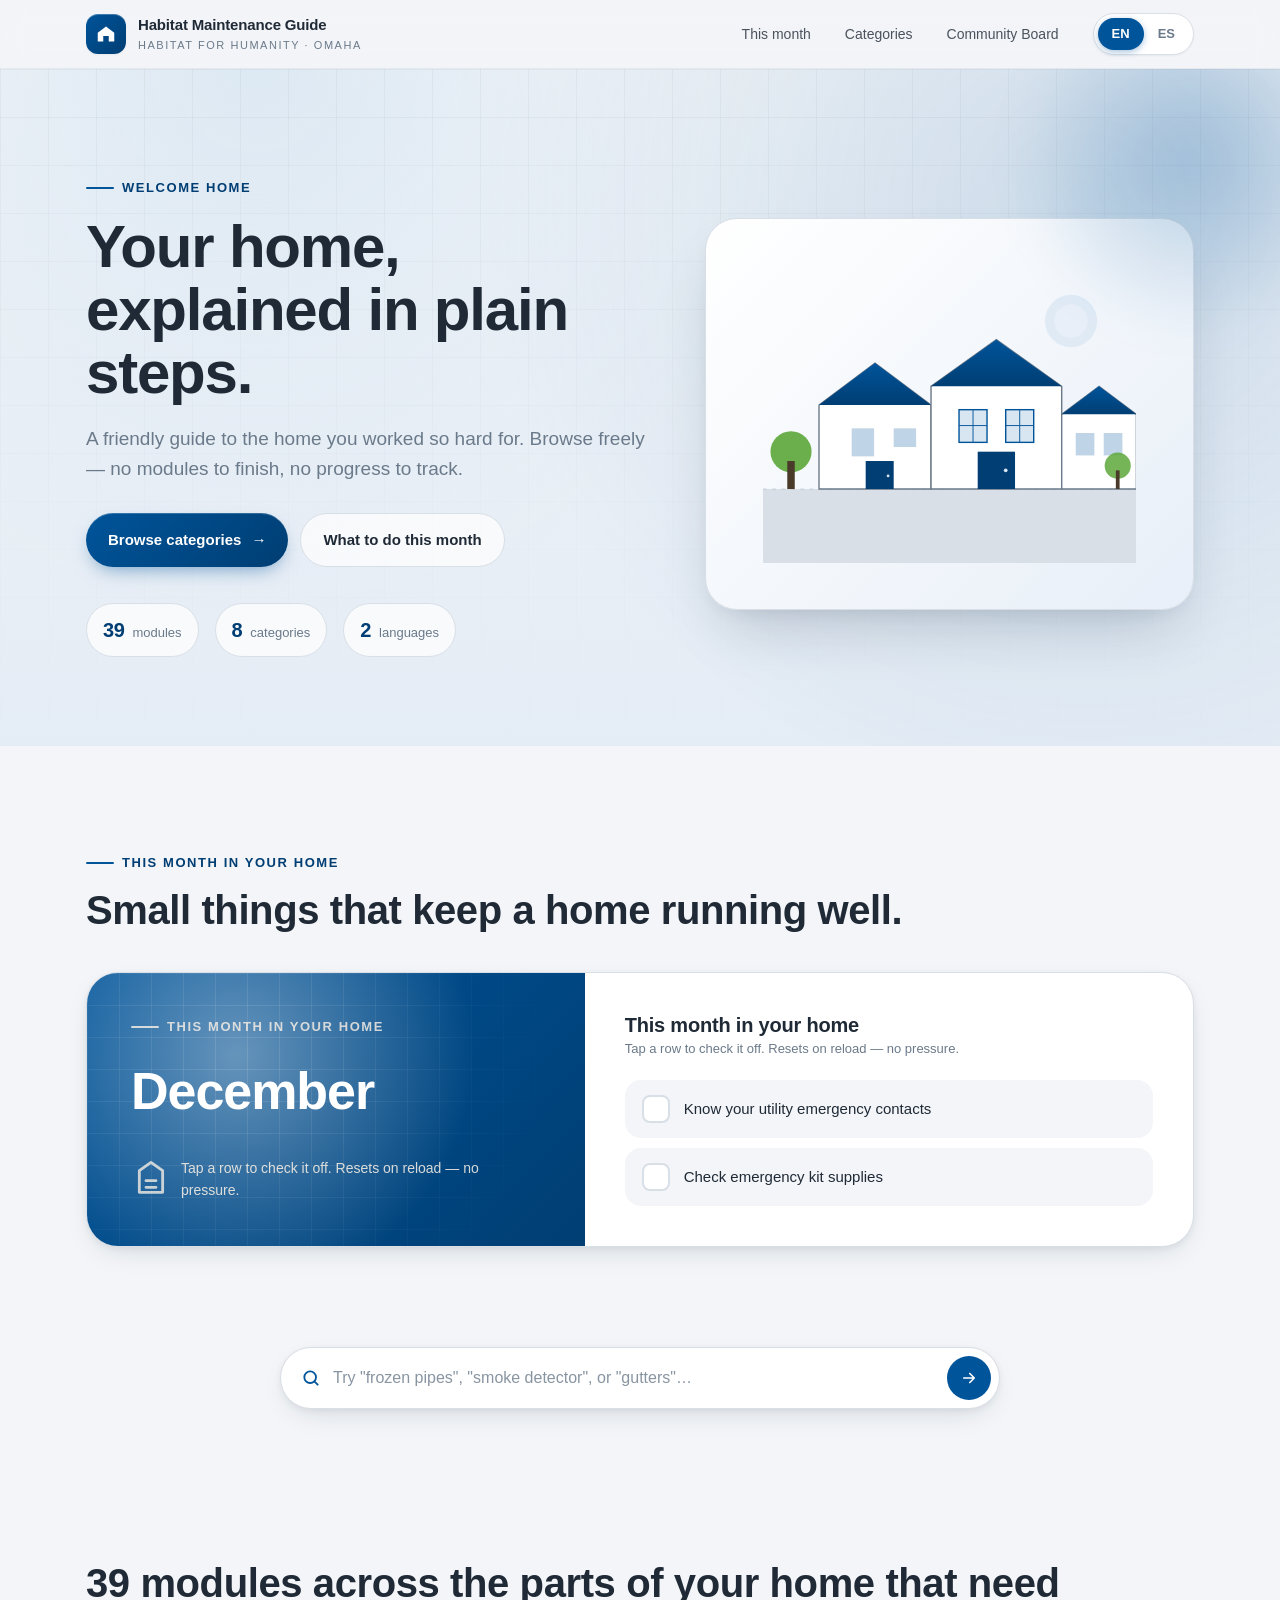
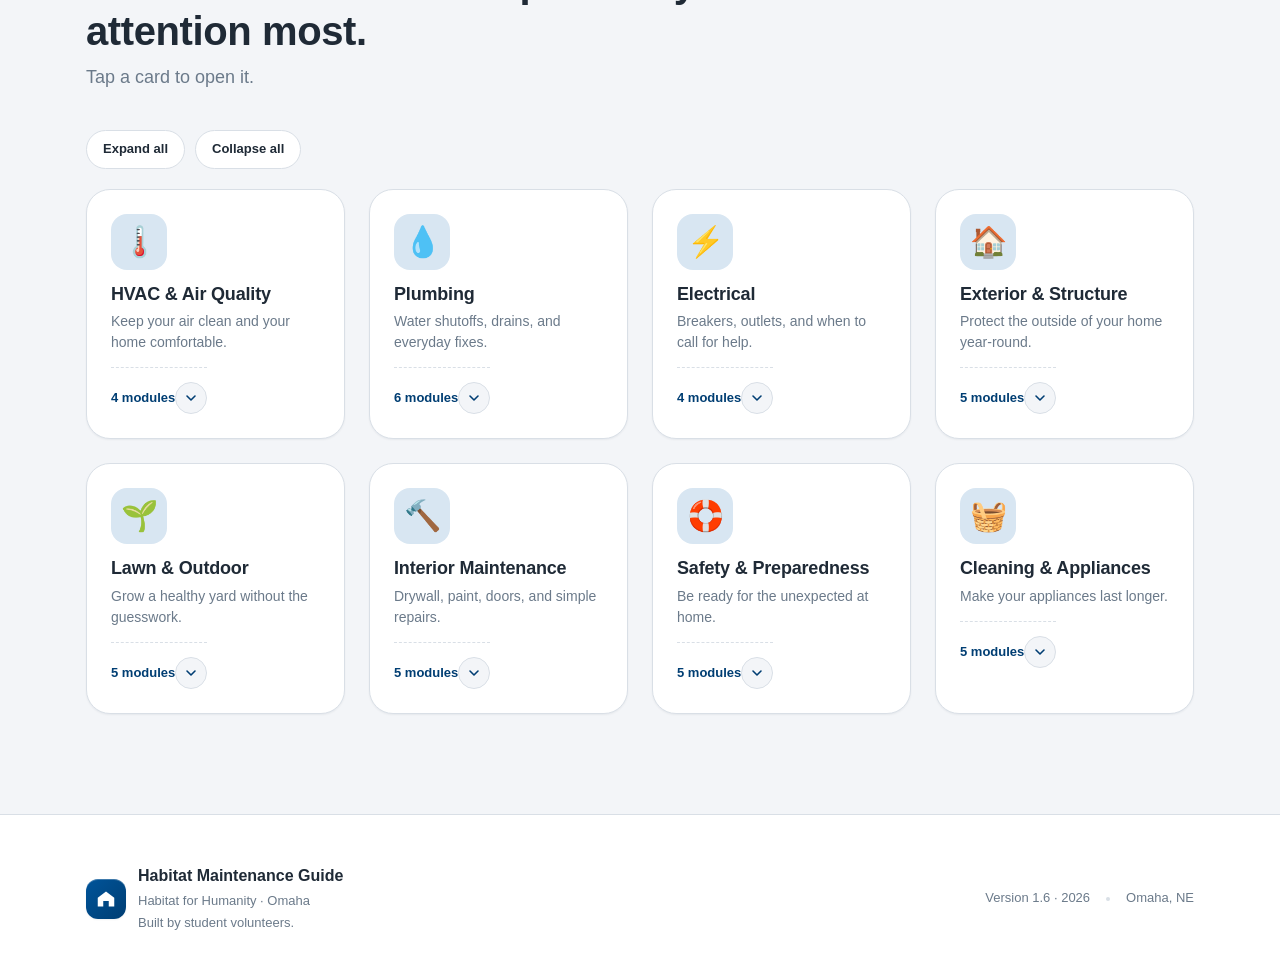
==== commit 129f0781: "titles" ====
--- a/index.html
+++ b/index.html
@@ -24,7 +24,7 @@
           </svg>
         </span>
         <span class="nav-brand-text">
-          <span data-i18n="nav.brand">Home Maintenance Guide</span>
+          <span data-i18n="nav.brand">Habitat Maintenance Guide</span>
           <small>Habitat for Humanity · Omaha</small>
         </span>
       </a>
@@ -227,7 +227,8 @@
           </svg>
         </span>
         <div>
-          <span data-i18n="footer.tag">Habitat for Humanity Omaha — Home Guide</span>
+          <span data-i18n="footer.tag">Habitat Maintenance Guide</span>
+          <small>Habitat for Humanity · Omaha</small>
           <small data-i18n="footer.built">Built by student volunteers.</small>
         </div>
       </div>
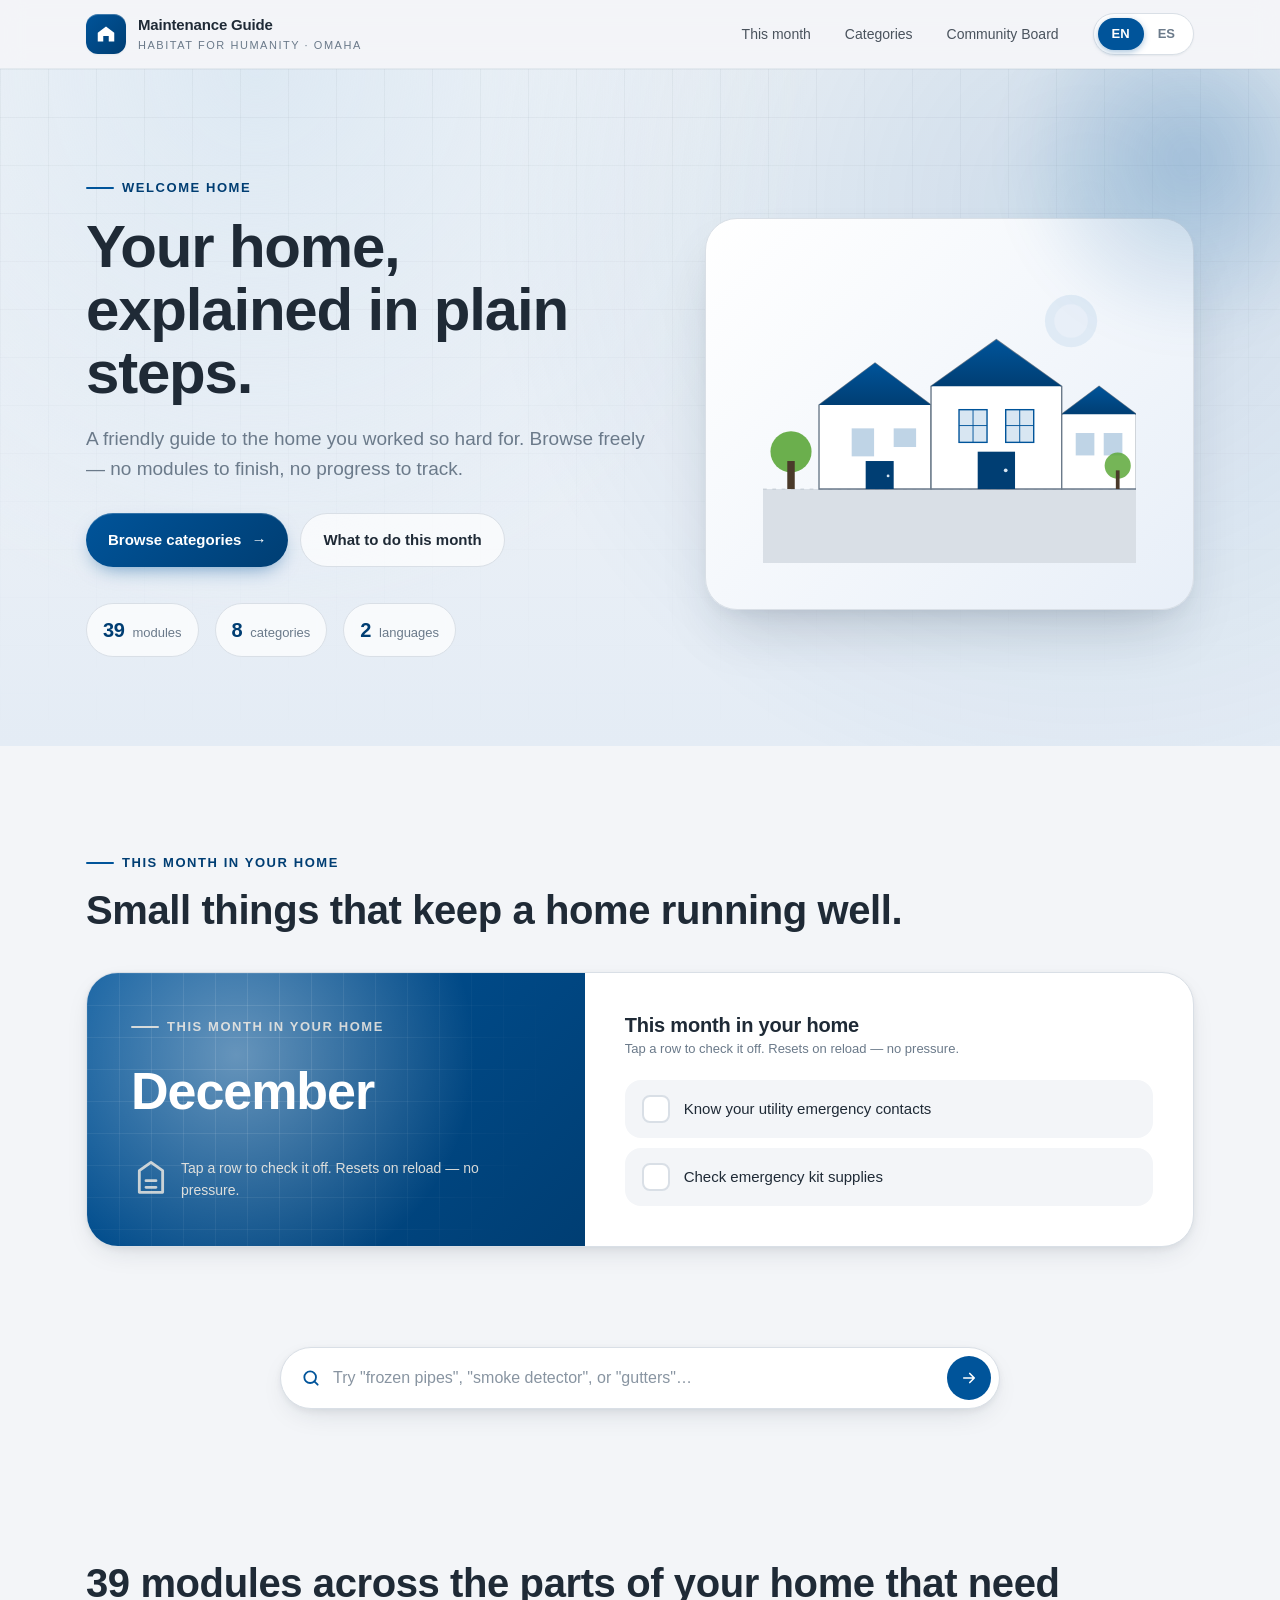
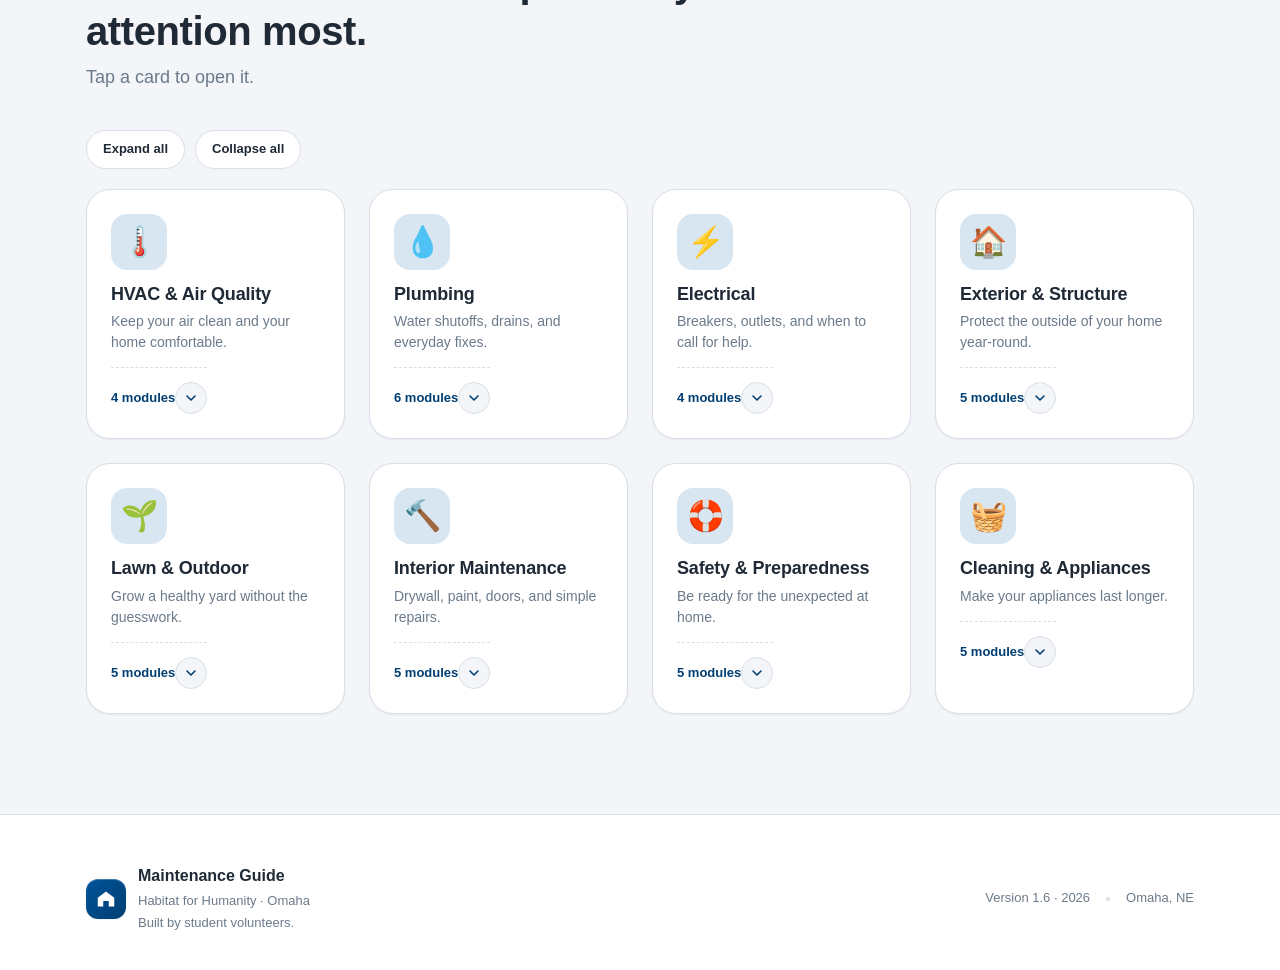
==== commit 1d745fca: "mobile fixes" ====
--- a/index.html
+++ b/index.html
@@ -5,7 +5,7 @@
   <meta name="viewport" content="width=device-width, initial-scale=1" />
   <meta name="theme-color" content="#00549A" />
   <meta name="description" content="Habitat for Humanity Omaha Home Guide — a friendly, bilingual home maintenance reference for families." />
-  <title>Home Maintenance Guide</title>
+  <title>Habitat Central</title>
 
   <link rel="stylesheet" href="styles.css" />
 
@@ -24,12 +24,12 @@
           </svg>
         </span>
         <span class="nav-brand-text">
-          <span data-i18n="nav.brand">Habitat Maintenance Guide</span>
+          <span data-i18n="nav.brand">Maintenance Guide</span>
           <small>Habitat for Humanity · Omaha</small>
         </span>
       </a>
 
-      <nav class="nav-links" aria-label="Primary">
+      <nav class="nav-links" id="nav-links" aria-label="Primary">
         <a class="nav-link" href="#seasonal" data-i18n="nav.seasonal">This month</a>
         <a class="nav-link" href="#categories" data-i18n="nav.categories">Categories</a>
         <a class="nav-link" href="community.html" data-i18n="nav.community">Community Board</a>
@@ -43,6 +43,18 @@
         data-i18n-attr="aria-label:lang.toggle.aria">
         <span class="lang-pill" data-lang="en">EN</span>
         <span class="lang-pill" data-lang="es">ES</span>
+      </button>
+
+      <button
+        id="nav-toggle"
+        class="nav-toggle"
+        type="button"
+        aria-label="Open menu"
+        aria-expanded="false"
+        aria-controls="nav-links">
+        <span class="nav-toggle-bar"></span>
+        <span class="nav-toggle-bar"></span>
+        <span class="nav-toggle-bar"></span>
       </button>
     </div>
   </header>
@@ -227,7 +239,7 @@
           </svg>
         </span>
         <div>
-          <span data-i18n="footer.tag">Habitat Maintenance Guide</span>
+          <span data-i18n="footer.tag">Maintenance Guide</span>
           <small>Habitat for Humanity · Omaha</small>
           <small data-i18n="footer.built">Built by student volunteers.</small>
         </div>
--- a/styles.css
+++ b/styles.css
@@ -182,9 +182,69 @@
   border-radius: 999px;
   box-shadow: var(--shadow-sm);
 }
+
+.nav-toggle {
+  display: inline-flex;
+  flex-direction: column;
+  justify-content: center;
+  align-items: center;
+  gap: 5px;
+  width: 40px;
+  height: 40px;
+  padding: 0;
+  margin-left: 4px;
+  background: var(--color-surface);
+  border: 1px solid var(--color-border);
+  border-radius: 10px;
+  box-shadow: var(--shadow-sm);
+  cursor: pointer;
+}
+.nav-toggle-bar {
+  width: 18px;
+  height: 2px;
+  background: var(--color-text-primary);
+  border-radius: 2px;
+  transition: transform .2s var(--ease), opacity .2s var(--ease);
+}
+.nav-toggle[aria-expanded="true"] .nav-toggle-bar:nth-child(1) {
+  transform: translateY(7px) rotate(45deg);
+}
+.nav-toggle[aria-expanded="true"] .nav-toggle-bar:nth-child(2) {
+  opacity: 0;
+}
+.nav-toggle[aria-expanded="true"] .nav-toggle-bar:nth-child(3) {
+  transform: translateY(-7px) rotate(-45deg);
+}
+
 @media (min-width: 900px) {
   .lang-toggle { margin-left: 0; }
   .nav-links { display: inline-flex; }
+  .nav-toggle { display: none; }
+}
+
+@media (max-width: 899px) {
+  .nav-links.is-open {
+    display: flex;
+    flex-direction: column;
+    gap: 4px;
+    position: absolute;
+    top: 100%;
+    left: 0;
+    right: 0;
+    padding: 12px 20px 16px;
+    background: rgba(243, 245, 248, 0.98);
+    backdrop-filter: saturate(140%) blur(12px);
+    -webkit-backdrop-filter: saturate(140%) blur(12px);
+    border-bottom: 1px solid rgba(217, 223, 230, 0.6);
+    box-shadow: var(--shadow-sm);
+  }
+  .nav-links.is-open .nav-link {
+    padding: 12px 14px;
+    font-size: 15px;
+  }
+  .nav { position: relative; }
+  .nav-brand-text { font-size: 14px; }
+  .nav-brand-text small { font-size: 10px; letter-spacing: 0.12em; }
 }
 .lang-pill {
   padding: 6px 14px;
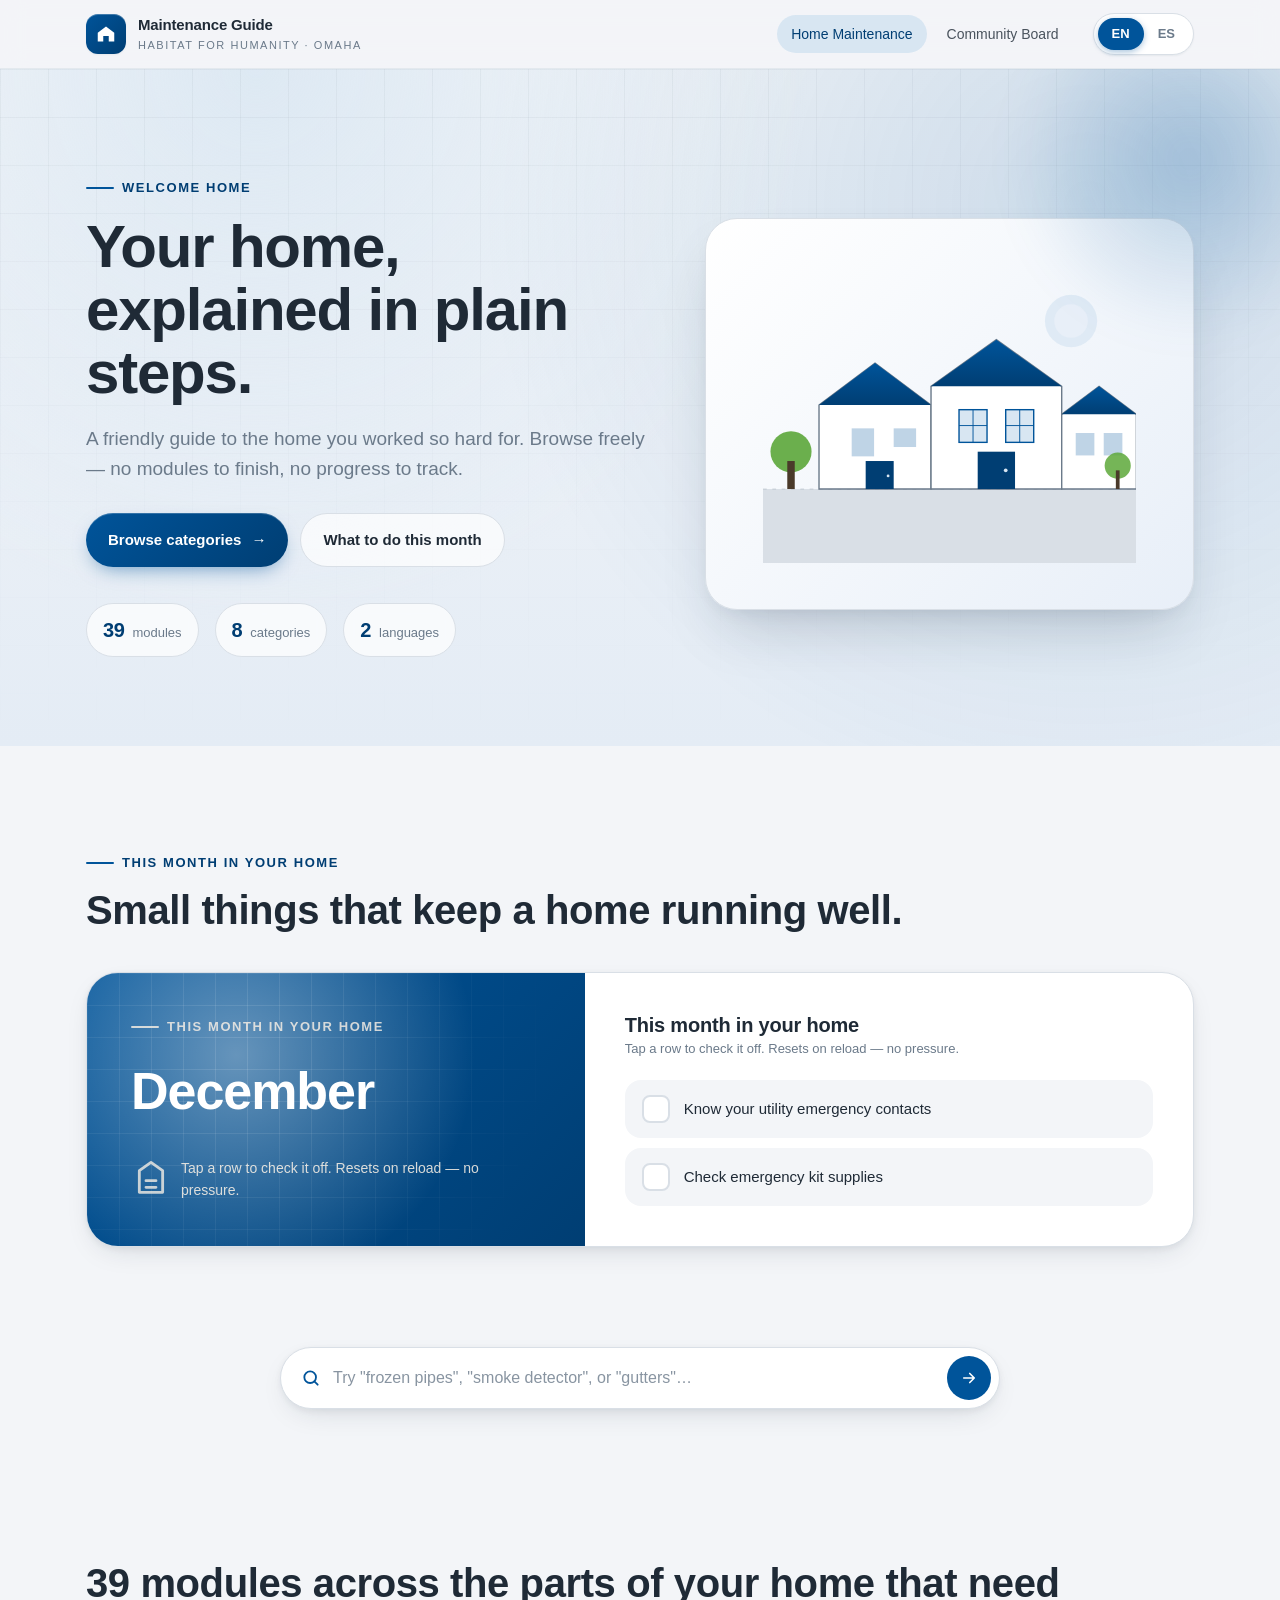
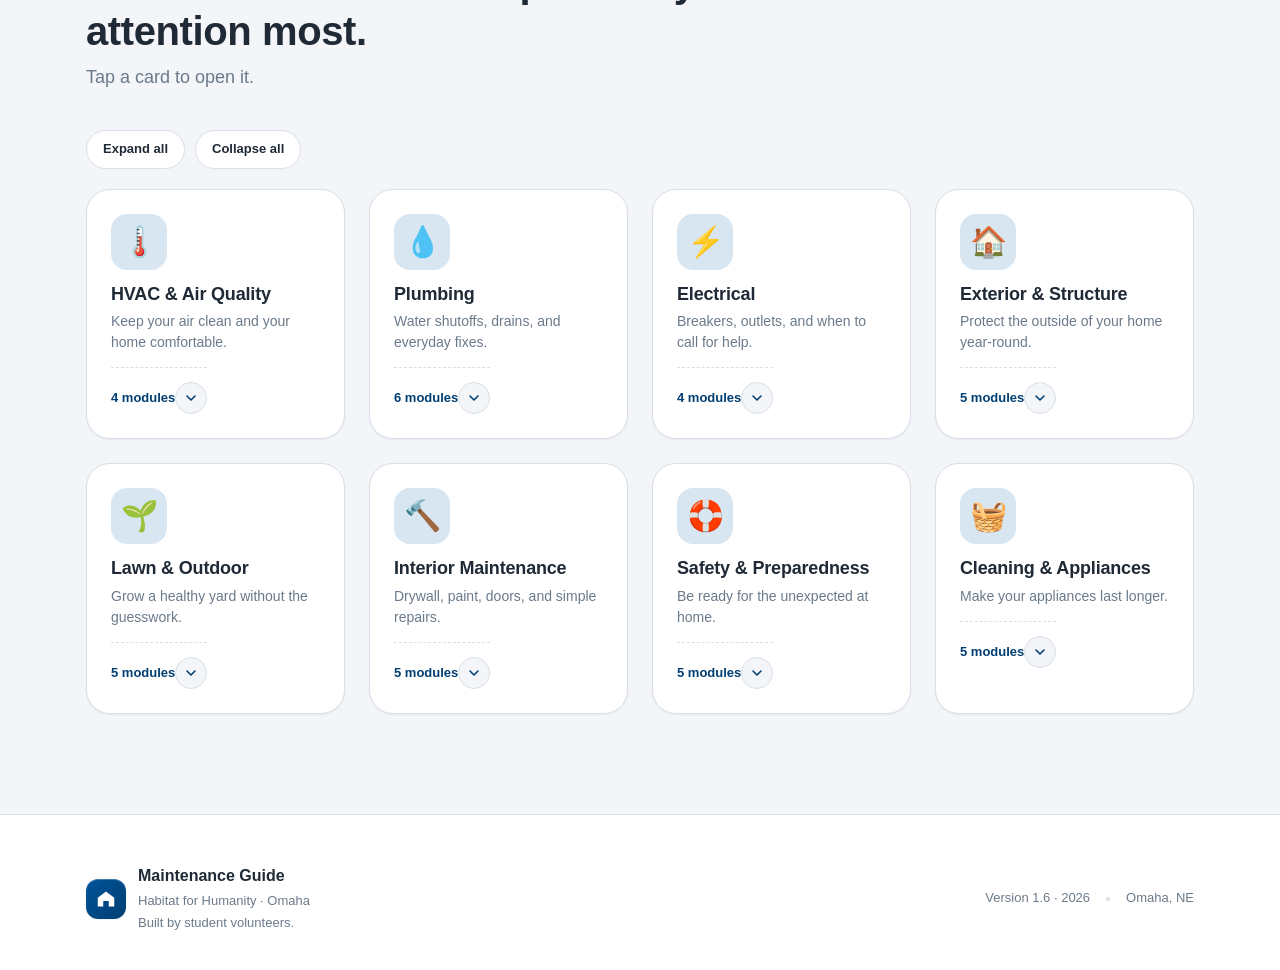
==== commit a616b3fe: "navigation fixes" ====
--- a/index.html
+++ b/index.html
@@ -30,8 +30,7 @@
       </a>
 
       <nav class="nav-links" id="nav-links" aria-label="Primary">
-        <a class="nav-link" href="#seasonal" data-i18n="nav.seasonal">This month</a>
-        <a class="nav-link" href="#categories" data-i18n="nav.categories">Categories</a>
+        <a class="nav-link nav-link--active" href="index.html" data-i18n="nav.maintenance">Home Maintenance</a>
         <a class="nav-link" href="community.html" data-i18n="nav.community">Community Board</a>
       </nav>
 
--- a/styles.css
+++ b/styles.css
@@ -189,6 +189,7 @@
   justify-content: center;
   align-items: center;
   gap: 5px;
+  flex: 0 0 40px;
   width: 40px;
   height: 40px;
   padding: 0;
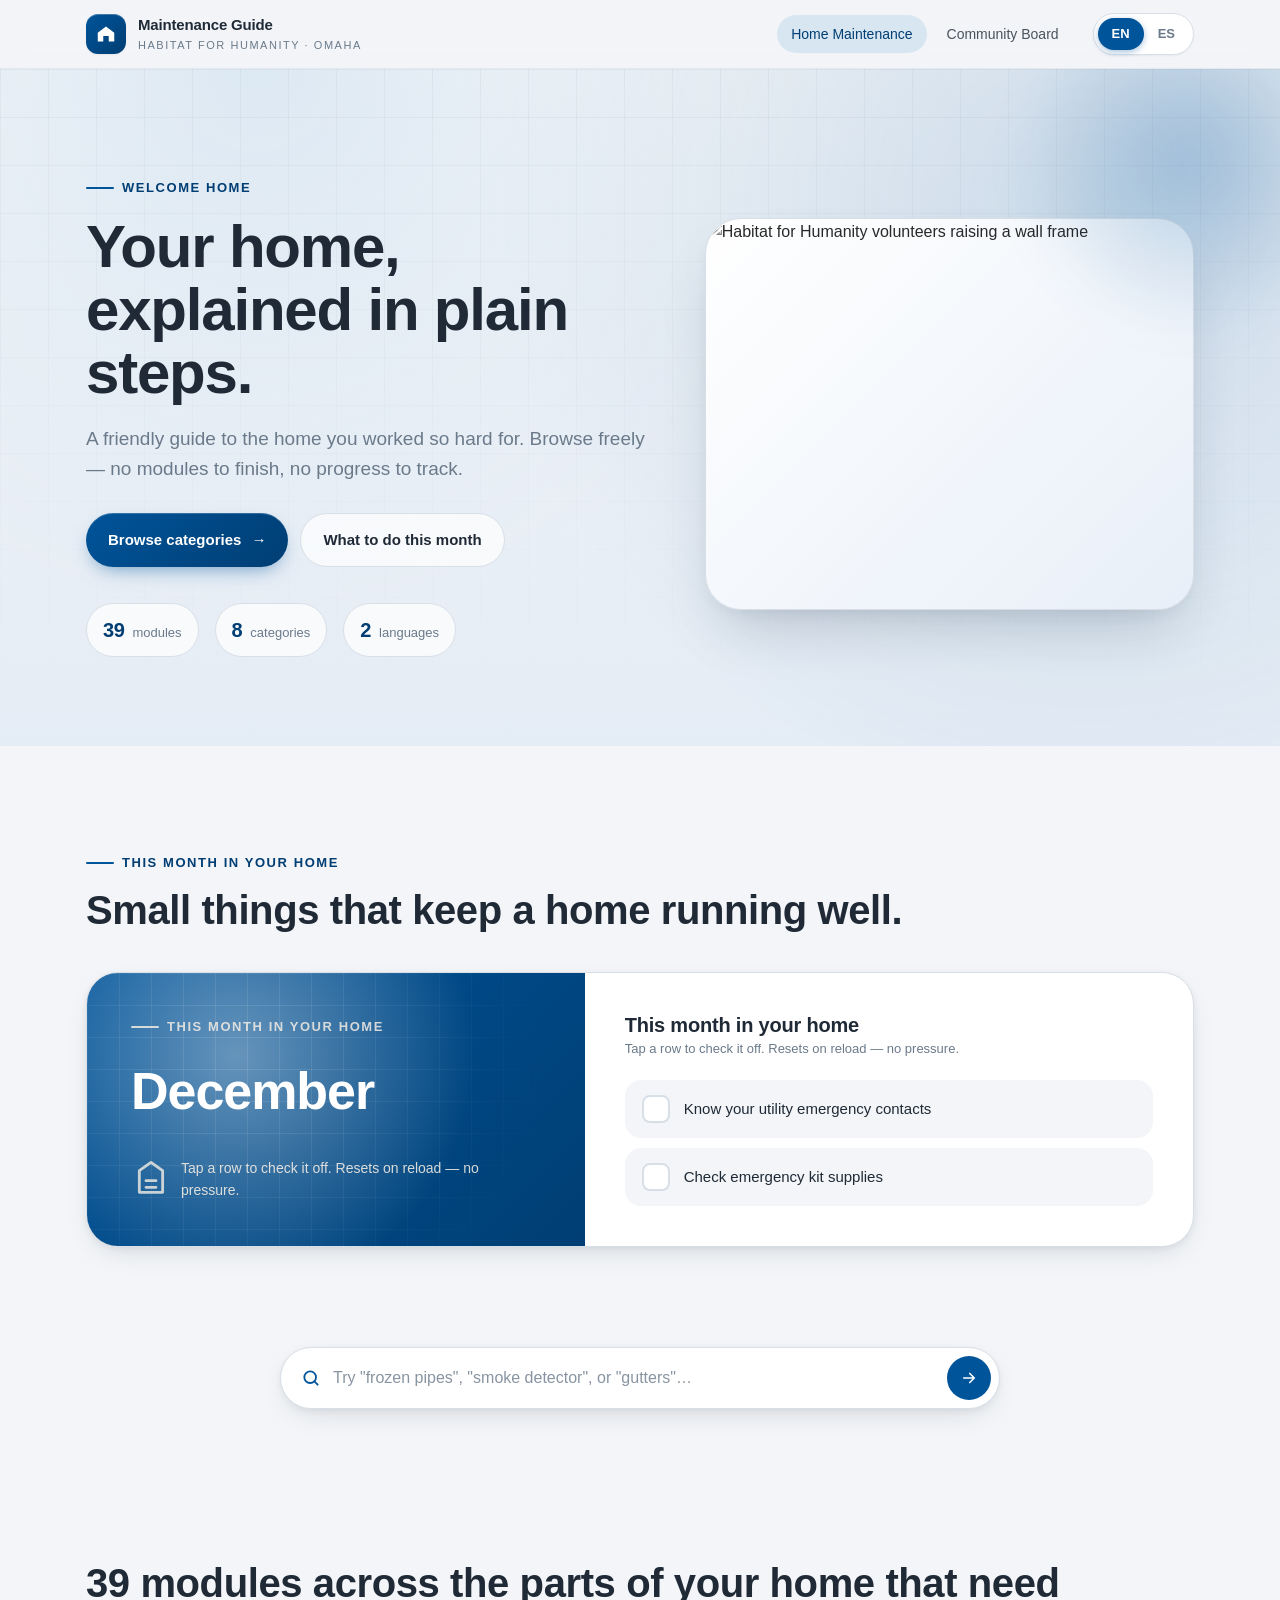
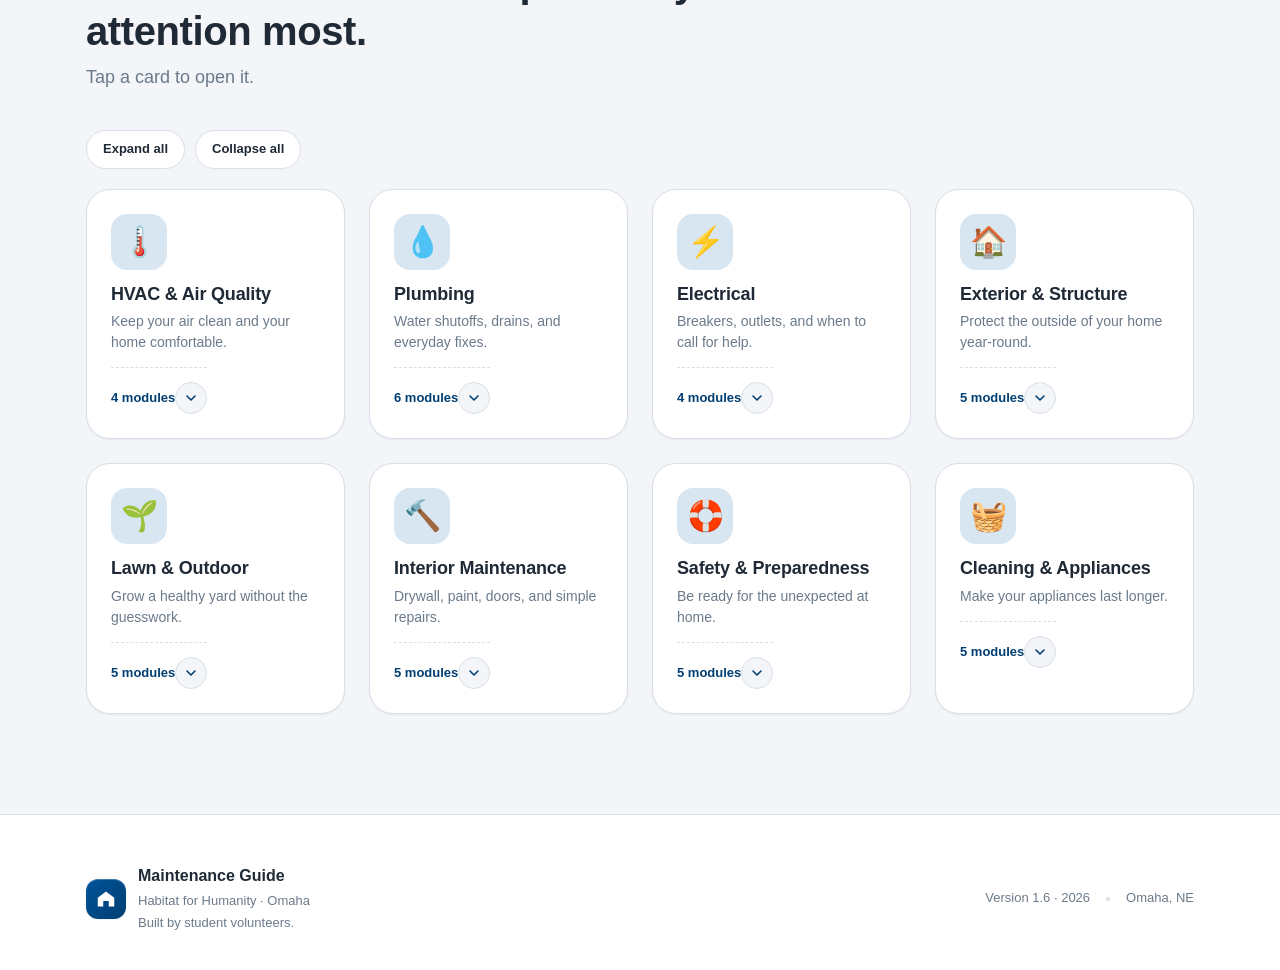
==== commit 52a6dc9d: ";lakjsdf;lkjasdf;lkjadsf" ====
--- a/index.html
+++ b/index.html
@@ -87,62 +87,7 @@
 
         <div class="hero-art" data-reveal aria-hidden="true">
 <div class="hero-art-scene">
-            <!-- Neighborhood blueprint illustration -->
-            <svg viewBox="0 0 400 320" fill="none" xmlns="http://www.w3.org/2000/svg">
-              <defs>
-                <linearGradient id="sky" x1="0" y1="0" x2="0" y2="1">
-                  <stop offset="0%" stop-color="#E8EFF8"/>
-                  <stop offset="100%" stop-color="#D8E6F2"/>
-                </linearGradient>
-                <linearGradient id="roof" x1="0" y1="0" x2="0" y2="1">
-                  <stop offset="0%" stop-color="#00549A"/>
-                  <stop offset="100%" stop-color="#003E73"/>
-                </linearGradient>
-              </defs>
-
-              <!-- ground -->
-              <rect x="0" y="240" width="400" height="80" fill="#D9DFE6"/>
-              <path d="M0 240 L400 240" stroke="#6B7A8A" stroke-opacity="0.3" stroke-dasharray="4 6"/>
-
-              <!-- sun -->
-              <circle cx="330" cy="60" r="28" fill="#D8E6F2" opacity="0.7"/>
-              <circle cx="330" cy="60" r="18" fill="#E8EFF8"/>
-
-              <!-- left house -->
-              <path d="M60 150 L120 105 L180 150 L180 240 L60 240 Z" fill="#FFFFFF" stroke="#6B7A8A" stroke-width="1.5"/>
-              <path d="M60 150 L120 105 L180 150 Z" fill="url(#roof)"/>
-              <rect x="95" y="175" width="24" height="30" fill="#00549A" opacity="0.25"/>
-              <rect x="140" y="175" width="24" height="20" fill="#00549A" opacity="0.25"/>
-              <rect x="110" y="210" width="30" height="30" fill="#003E73"/>
-              <circle cx="134" cy="226" r="1.5" fill="#D8E6F2"/>
-
-              <!-- center house (hero) -->
-              <path d="M180 130 L250 80 L320 130 L320 240 L180 240 Z" fill="#FFFFFF" stroke="#6B7A8A" stroke-width="1.5"/>
-              <path d="M180 130 L250 80 L320 130 Z" fill="url(#roof)"/>
-              <rect x="210" y="155" width="30" height="35" fill="#D8E6F2" stroke="#00549A" stroke-width="1.5"/>
-              <path d="M210 172 L240 172 M225 155 L225 190" stroke="#00549A" stroke-width="1"/>
-              <rect x="260" y="155" width="30" height="35" fill="#D8E6F2" stroke="#00549A" stroke-width="1.5"/>
-              <path d="M260 172 L290 172 M275 155 L275 190" stroke="#00549A" stroke-width="1"/>
-              <rect x="230" y="200" width="40" height="40" fill="#003E73"/>
-              <circle cx="260" cy="220" r="2" fill="#D8E6F2"/>
-
-              <!-- right house -->
-              <path d="M320 160 L360 130 L400 160 L400 240 L320 240 Z" fill="#FFFFFF" stroke="#6B7A8A" stroke-width="1.5"/>
-              <path d="M320 160 L360 130 L400 160 Z" fill="url(#roof)"/>
-              <rect x="335" y="180" width="20" height="24" fill="#00549A" opacity="0.25"/>
-              <rect x="365" y="180" width="20" height="24" fill="#00549A" opacity="0.25"/>
-
-              <!-- tree -->
-              <circle cx="30" cy="200" r="22" fill="#5DA83A" opacity="0.9"/>
-              <rect x="26" y="210" width="8" height="30" fill="#4A3A2A"/>
-
-              <!-- small tree -->
-              <circle cx="380" cy="215" r="14" fill="#5DA83A" opacity="0.85"/>
-              <rect x="378" y="220" width="4" height="20" fill="#4A3A2A"/>
-
-              <!-- blueprint grid over top layer, subtle -->
-              <rect x="0" y="0" width="400" height="320" fill="none" stroke="none"/>
-            </svg>
+            <img class="hero-art-photo" src="22xp-scott-1-superJumbo.jpg" alt="Habitat for Humanity volunteers raising a wall frame" loading="lazy" decoding="async"/>
           </div>
         </div>
       </div>
--- a/styles.css
+++ b/styles.css
@@ -388,22 +388,34 @@
 .hero-art {
   position: relative;
   aspect-ratio: 5 / 4;
-  border-radius: var(--radius-xl);
+  border-radius: 36px;
   background: linear-gradient(135deg, #FFFFFF 0%, #E8EFF8 100%);
   border: 1px solid var(--color-border);
   box-shadow: var(--shadow-lg);
   overflow: hidden;
-  padding: 24px;
-  display: grid;
-  place-items: center;
+  padding: 0;
+  display: block;
 }
 .hero-art-scene {
   width: 100%;
   height: 100%;
-  display: grid;
-  place-items: center;
-}
-.hero-art-scene svg { width: 85%; height: auto; }
+  border-radius: inherit;
+  overflow: hidden;
+}
+.hero-art-scene svg {
+  width: 100%;
+  height: 100%;
+  display: block;
+  border-radius: inherit;
+}
+.hero-art-photo {
+  width: 100%;
+  height: 100%;
+  object-fit: cover;
+  display: block;
+  border-radius: inherit;
+  filter: grayscale(100%);
+}
 .hero-sticker {
   position: absolute;
   padding: 10px 14px;
